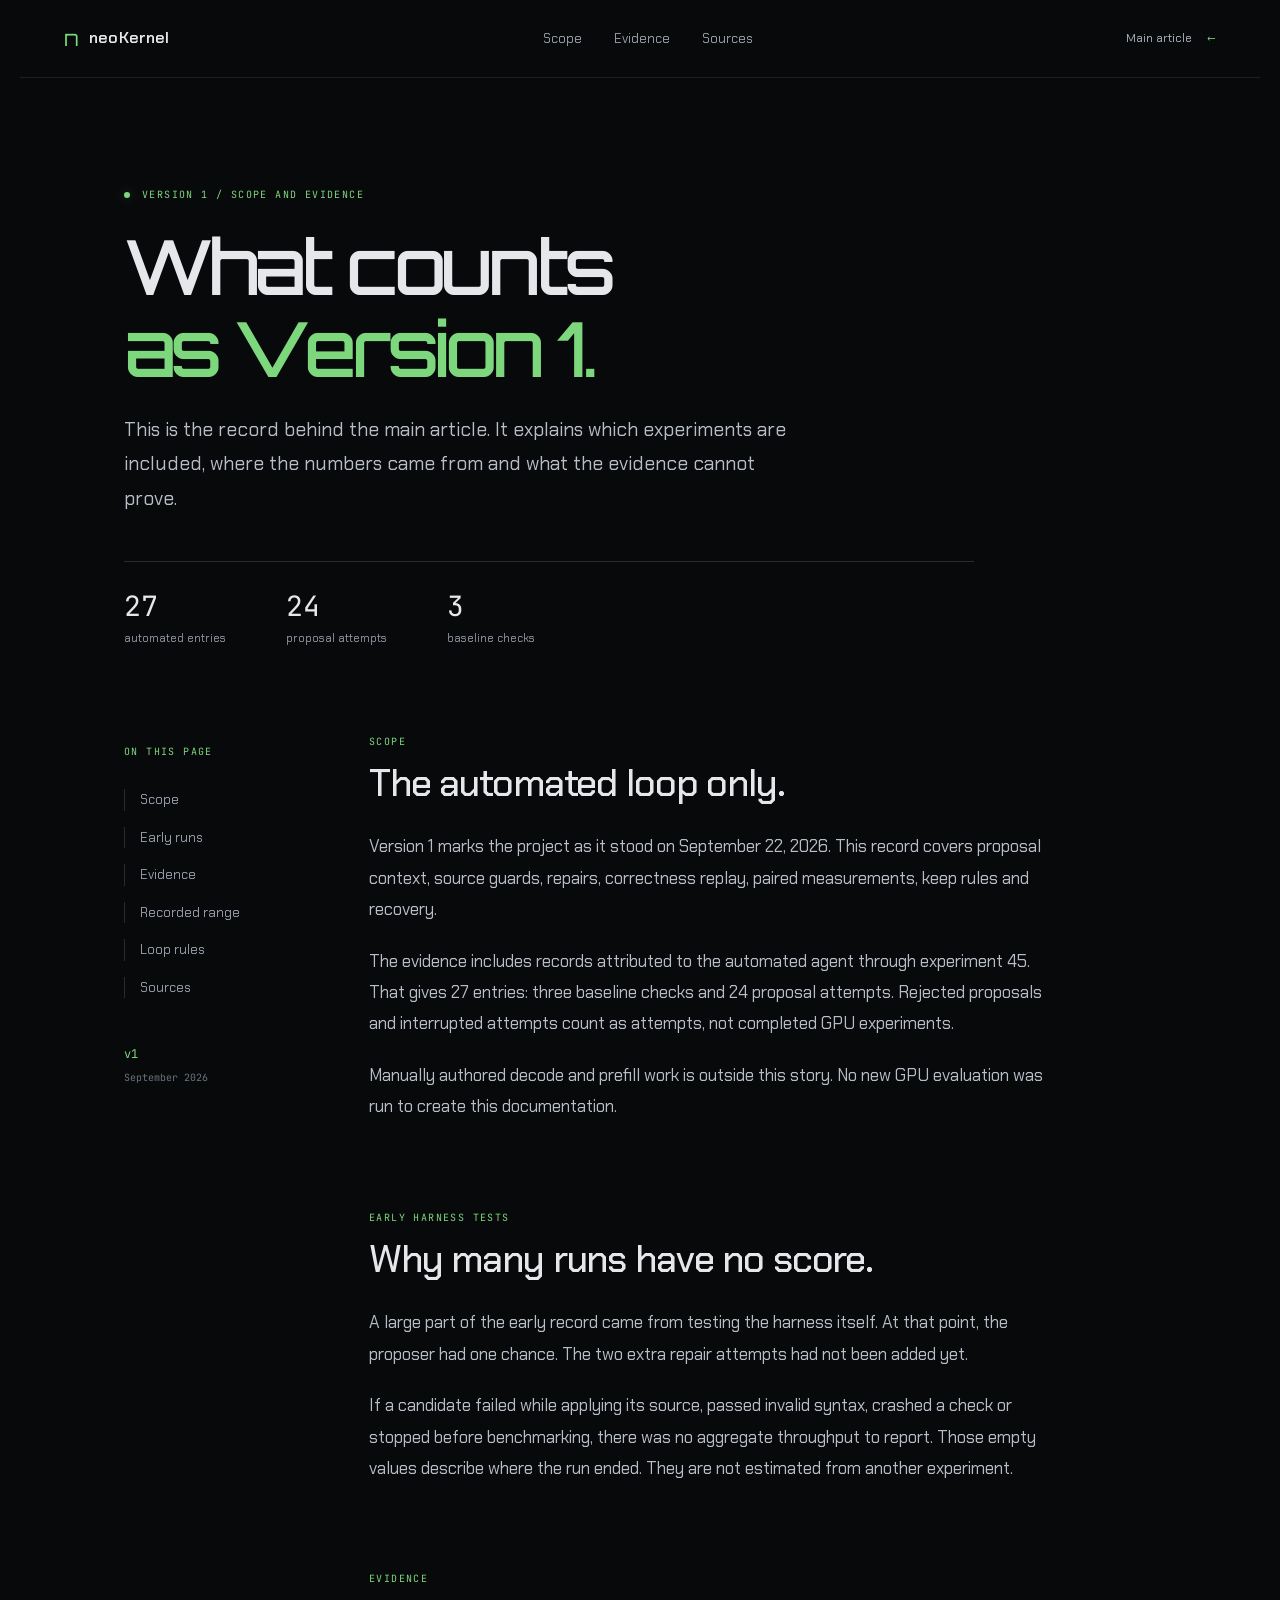
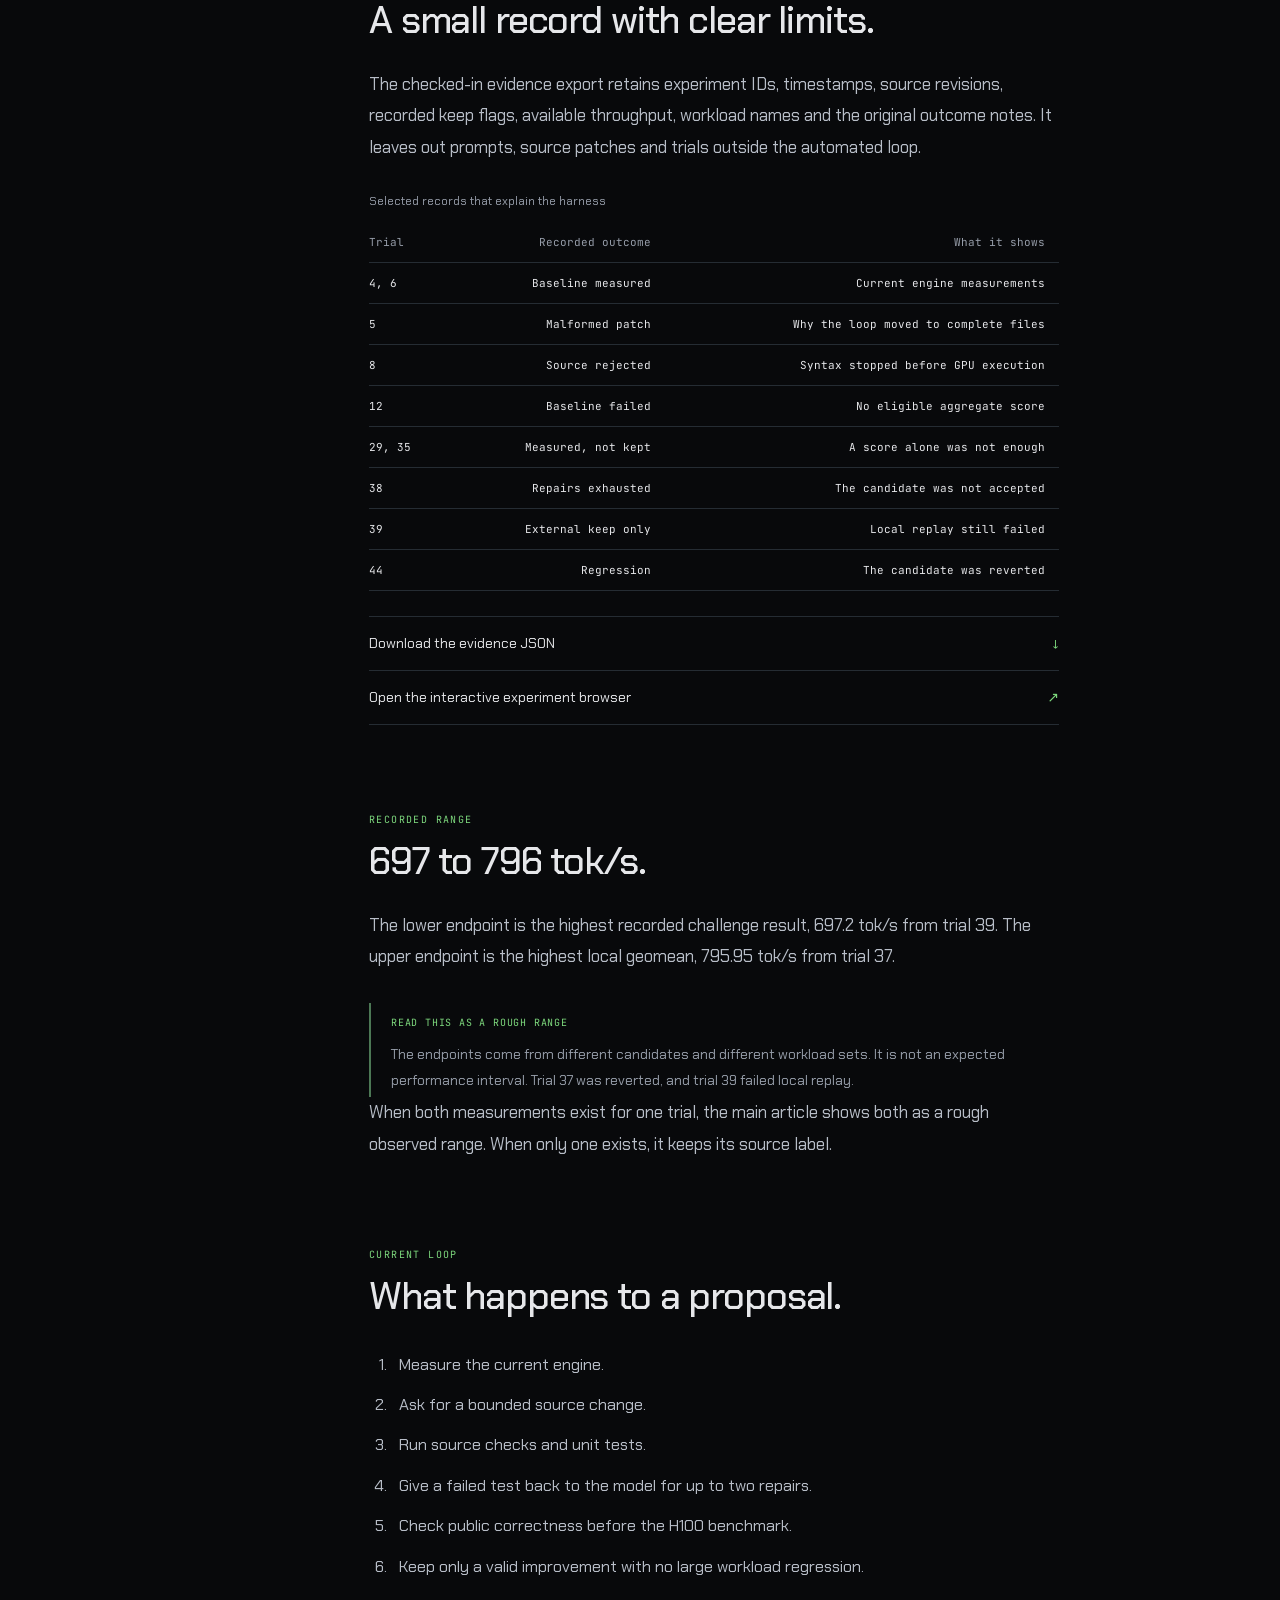
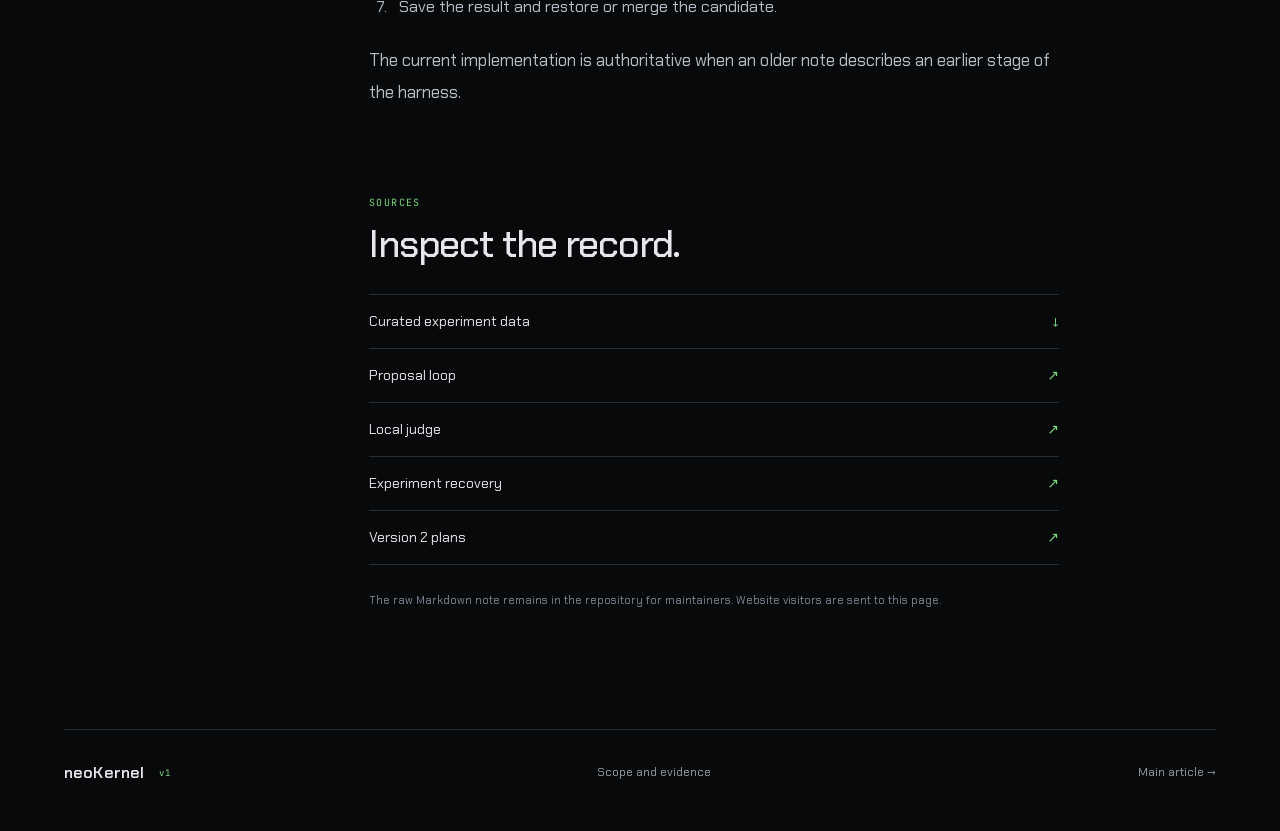
==== docs/v1.html @ 8ec6cbd8 "docs: style Version 1 evidence" ====
<!doctype html>
<html lang="en">
<head>
<meta charset="utf-8">
<meta name="viewport" content="width=device-width, initial-scale=1">
<meta name="description" content="Scope, evidence and provenance for neoKernel Version 1.">
<meta name="theme-color" content="#08090b">
<title>neoKernel · Version 1 evidence</title>
<link rel="icon" href="data:image/svg+xml,%3Csvg xmlns='http://www.w3.org/2000/svg' viewBox='0 0 32 32'%3E%3Crect width='32' height='32' rx='6' fill='%2308090b'/%3E%3Cpath d='M7 24V8h5l8 11V8h5v16h-5L12 13v11z' fill='%237dd87d'/%3E%3C/svg%3E">
<link rel="preconnect" href="https://fonts.googleapis.com">
<link rel="preconnect" href="https://fonts.gstatic.com" crossorigin>
<link href="https://fonts.googleapis.com/css2?family=Chakra+Petch:wght@400;500;600;700&family=JetBrains+Mono:wght@400;500&family=Orbitron:wght@500;600&display=swap" rel="stylesheet">
<link rel="stylesheet" href="style.css">
</head>
<body>
<a class="skip" href="#scope">Skip to evidence</a>
<header class="site-header">
<a class="wordmark" href="index.html"><span class="brand-icon" aria-hidden="true">n</span> neoKernel</a>
<nav aria-label="Evidence navigation"><a href="#scope">Scope</a><a href="#evidence">Evidence</a><a href="#sources">Sources</a></nav>
<a class="author" href="index.html">Main article <span aria-hidden="true">←</span></a>
</header>
<main class="evidence-page">
<header class="evidence-hero">
<div class="eyebrow"><span class="status-dot"></span> VERSION 1 / SCOPE AND EVIDENCE</div>
<h1>What counts<br><span>as Version 1.</span></h1>
<p>This is the record behind the main article. It explains which experiments are included, where the numbers came from and what the evidence cannot prove.</p>
<div class="evidence-meta"><span>27 <small>automated entries</small></span><span>24 <small>proposal attempts</small></span><span>3 <small>baseline checks</small></span></div>
</header>
<div class="article-layout evidence-layout">
<aside class="contents"><span class="eyebrow">ON THIS PAGE</span><nav aria-label="Page sections"><a href="#scope">Scope</a><a href="#early-runs">Early runs</a><a href="#evidence">Evidence</a><a href="#range">Recorded range</a><a href="#loop">Loop rules</a><a href="#sources">Sources</a></nav><div class="version-note">v1<br><span>September 2026</span></div></aside>
<article>
<section id="scope" class="prose">
<div class="eyebrow">SCOPE</div><h2>The automated loop only.</h2>
<p>Version 1 marks the project as it stood on September 22, 2026. This record covers proposal context, source guards, repairs, correctness replay, paired measurements, keep rules and recovery.</p>
<p>The evidence includes records attributed to the automated agent through experiment 45. That gives 27 entries: three baseline checks and 24 proposal attempts. Rejected proposals and interrupted attempts count as attempts, not completed GPU experiments.</p>
<p>Manually authored decode and prefill work is outside this story. No new GPU evaluation was run to create this documentation.</p>
</section>
<section id="early-runs" class="prose">
<div class="eyebrow">EARLY HARNESS TESTS</div><h2>Why many runs have no score.</h2>
<p>A large part of the early record came from testing the harness itself. At that point, the proposer had one chance. The two extra repair attempts had not been added yet.</p>
<p>If a candidate failed while applying its source, passed invalid syntax, crashed a check or stopped before benchmarking, there was no aggregate throughput to report. Those empty values describe where the run ended. They are not estimated from another experiment.</p>
</section>
<section id="evidence" class="prose">
<div class="eyebrow">EVIDENCE</div><h2>A small record with clear limits.</h2>
<p>The checked-in evidence export retains experiment IDs, timestamps, source revisions, recorded keep flags, available throughput, workload names and the original outcome notes. It leaves out prompts, source patches and trials outside the automated loop.</p>
<div class="table-wrap"><table><caption>Selected records that explain the harness</caption><thead><tr><th>Trial</th><th>Recorded outcome</th><th>What it shows</th></tr></thead><tbody>
<tr><td>4, 6</td><td>Baseline measured</td><td>Current engine measurements</td></tr>
<tr><td>5</td><td>Malformed patch</td><td>Why the loop moved to complete files</td></tr>
<tr><td>8</td><td>Source rejected</td><td>Syntax stopped before GPU execution</td></tr>
<tr><td>12</td><td>Baseline failed</td><td>No eligible aggregate score</td></tr>
<tr><td>29, 35</td><td>Measured, not kept</td><td>A score alone was not enough</td></tr>
<tr><td>38</td><td>Repairs exhausted</td><td>The candidate was not accepted</td></tr>
<tr><td>39</td><td>External keep only</td><td>Local replay still failed</td></tr>
<tr><td>44</td><td>Regression</td><td>The candidate was reverted</td></tr>
</tbody></table></div>
<div class="source-links"><a href="v1-evidence.json">Download the evidence JSON <span>↓</span></a><a href="index.html#evidence">Open the interactive experiment browser <span>↗</span></a></div>
</section>
<section id="range" class="prose">
<div class="eyebrow">RECORDED RANGE</div><h2>697 to 796 tok/s.</h2>
<p>The lower endpoint is the highest recorded challenge result, 697.2 tok/s from trial 39. The upper endpoint is the highest local geomean, 795.95 tok/s from trial 37.</p>
<div class="scope-note"><span>Read this as a rough range</span><p>The endpoints come from different candidates and different workload sets. It is not an expected performance interval. Trial 37 was reverted, and trial 39 failed local replay.</p></div>
<p>When both measurements exist for one trial, the main article shows both as a rough observed range. When only one exists, it keeps its source label.</p>
</section>
<section id="loop" class="prose">
<div class="eyebrow">CURRENT LOOP</div><h2>What happens to a proposal.</h2>
<ol class="evidence-steps"><li>Measure the current engine.</li><li>Ask for a bounded source change.</li><li>Run source checks and unit tests.</li><li>Give a failed test back to the model for up to two repairs.</li><li>Check public correctness before the H100 benchmark.</li><li>Keep only a valid improvement with no large workload regression.</li><li>Save the result and restore or merge the candidate.</li></ol>
<p>The current implementation is authoritative when an older note describes an earlier stage of the harness.</p>
</section>
<section id="sources" class="prose">
<div class="eyebrow">SOURCES</div><h2>Inspect the record.</h2>
<div class="source-links"><a href="v1-evidence.json">Curated experiment data <span>↓</span></a><a href="https://github.com/cogniera/neoKernel/blob/aa662a35a155c333b7c8965061d38574db68cfaf/neokernel/loop.py">Proposal loop <span>↗</span></a><a href="https://github.com/cogniera/neoKernel/blob/aa662a35a155c333b7c8965061d38574db68cfaf/neokernel/judge.py">Local judge <span>↗</span></a><a href="https://github.com/cogniera/neoKernel/blob/aa662a35a155c333b7c8965061d38574db68cfaf/neokernel/transaction.py">Experiment recovery <span>↗</span></a><a href="index.html#future">Version 2 plans <span>↗</span></a></div>
<p class="source-line">The raw Markdown note remains in the repository for maintainers. Website visitors are sent to this page.</p>
</section>
</article>
</div>
</main>
<footer><a class="wordmark" href="index.html">neoKernel <span>v1</span></a><span>Scope and evidence</span><a href="index.html">Main article →</a></footer>
</body>
</html>
---- docs/style.css ----
:root{--bg:#08090b;--panel:#0f1317;--ink:#e6e7ea;--muted:#969da9;--line:#252c33;--green:#7dd87d;--cyan:#7de4d8;--amber:#dfb57e;--body:'Chakra Petch',system-ui,sans-serif;--mono:'JetBrains Mono',monospace;color-scheme:dark}

*{box-sizing:border-box}
html{scroll-behavior:smooth;scroll-padding-top:100px}
body{margin:0;background:var(--bg);color:var(--ink);font-family:var(--body);font-size:18px;line-height:1.65;-webkit-font-smoothing:antialiased}
a{color:inherit;text-decoration:none}
a:hover{color:var(--cyan)}
button,input,select{font:inherit}
button,select{color:var(--ink);background:transparent;border:1px solid var(--line);border-radius:4px}
button{cursor:pointer}
button:hover{border-color:var(--green)}
:focus-visible{outline:2px solid var(--cyan);outline-offset:5px}
::selection{background:#294b3a;color:white}
h1,h2,h3,p,figure{margin:0}
h2{font-size:clamp(29px,4vw,38px);line-height:1.25;font-weight:500;letter-spacing:-.03em;margin:12px 0 24px}
h3{font-size:22px;font-weight:500;line-height:1.4;margin:32px 0 12px}
p+p{margin-top:20px}
p{color:#b8bec8}
code,pre{font-family:var(--mono);font-size:12px}
code{color:var(--cyan);overflow-wrap:anywhere}
pre{overflow-x:auto;line-height:1.9;white-space:pre-wrap;overflow-wrap:anywhere}
.eyebrow{font:10px var(--mono);letter-spacing:.14em;color:var(--green)}
.skip{position:fixed;top:-70px;left:20px;background:var(--green);color:var(--bg);padding:10px;z-index:99}
.skip:focus{top:10px}
.site-header{height:78px;max-width:1240px;padding:0 44px;margin:auto;display:flex;align-items:center;justify-content:space-between;border-bottom:1px solid #1b2025;font-size:13px}
.wordmark{font-weight:600;display:flex;align-items:center;gap:10px;font-size:16px;letter-spacing:.01em}
.brand-icon{font:21px 'Orbitron',sans-serif;color:var(--green)}
.site-header nav{display:flex;gap:32px;color:var(--muted)}
.author{color:#acb4bf;font-size:12px}
.author span{margin-left:12px;color:var(--green)}
main{max-width:1240px;margin:auto;padding:0 44px}
.hero{display:grid;grid-template-columns:1fr 1.1fr;align-items:center;min-height:610px;gap:15px;padding-top:22px}
.hero-copy{padding:30px 0 50px;z-index:1}
.hero .eyebrow{display:flex;align-items:center;gap:12px;font-size:10px;letter-spacing:.1em}
.status-dot{width:6px;height:6px;background:var(--green);border-radius:50%;box-shadow:0 0 12px #7dd87d55}
.slash{color:#49545d;padding:0 6px}
h1{font:500 clamp(40px,5.4vw,68px) 'Orbitron',sans-serif;letter-spacing:.02em;margin:21px 0 28px;line-height:1.2}
.hero-line{font-size:clamp(24px,3vw,37px);line-height:1.25;letter-spacing:-.035em;color:var(--ink)}
.hero-line span{color:var(--green)}
.hero-summary{font-size:16px;line-height:1.7;margin-top:24px!important;color:var(--muted)}
.text-link{display:inline-flex;gap:50px;font-size:13px;border-bottom:1px solid #364237;padding-bottom:8px;margin-top:30px}
.text-link span{color:var(--green)}
.machine-figure{min-width:0;align-self:center}
.scene{height:422px;position:relative;perspective:950px;cursor:grab;touch-action:pan-y;overflow:hidden;isolation:isolate}
.scene:active{cursor:grabbing}
.scene-grid{position:absolute;inset:60% -20% -65%;background-image:linear-gradient(#253b342d 1px,transparent 1px),linear-gradient(90deg,#253b342d 1px,transparent 1px);background-size:28px 28px;transform:rotateX(65deg) rotateZ(-25deg);mask-image:radial-gradient(ellipse,black,transparent 65%)}
.machine{--spread:58;position:absolute;left:50%;top:59%;width:230px;height:230px;transform-style:preserve-3d;transform:translate(-50%,-50%) rotateX(58deg) rotateZ(-35deg);will-change:transform}
.board{position:absolute;inset:0;transform-style:preserve-3d;border:1px solid #547c6c;background:#101c19e8;box-shadow:3px 3px 0 #294037,6px 6px 0 #152a23;transition:background .3s,border-color .3s;backface-visibility:visible}
.board::before,.board::after{content:'';position:absolute;width:6px;height:6px;border:1px solid #5a746b;border-radius:50%;top:9px;left:9px}
.board::after{top:auto;left:auto;bottom:9px;right:9px}
.board-base{transform:translateZ(-32px);background:#101c18}
.board-engine{transform:translateZ(calc(8px + var(--spread)*.45px));background:#15242be8;border-color:#466e7c}
.board-judge{transform:translateZ(calc(20px + var(--spread)*1.05px));background:#172823e6}
.board-proposal{transform:translateZ(calc(32px + var(--spread)*1.65px));background:#1c2926e6;border-color:var(--green);box-shadow:3px 3px 0 #344b3f,6px 6px 0 #1a3026,0 0 35px #7dd87d0d}
.board-label{position:absolute;top:15px;left:23px;font:8px var(--mono);letter-spacing:1px;color:#b2c9bb}
.board-corner{position:absolute;bottom:21px;right:19px;font:25px var(--mono);color:var(--green)}
.socket{position:absolute;inset:57px;border:1px solid #43654c;padding:8px;background:repeating-linear-gradient(90deg,#3e5b3d 0 2px,#0e1711 2px 7px)}
.chip{height:100%;background:#121c16;border:1px solid #678564;display:flex;align-items:center;justify-content:center;flex-direction:column;font:27px 'Orbitron',sans-serif;color:var(--green);box-shadow:3px 3px #070c09}
.chip span{font:5px var(--mono);letter-spacing:1px;margin-top:10px}
.trace{position:absolute;border:1px solid #567c653d;width:70px;height:60px;pointer-events:none}
.trace-a{left:20px;bottom:15px;border-top:0;border-right:0}
.trace-b{right:20px;top:40px;border-left:0;border-bottom:0}
.bank{position:absolute;width:23px;height:110px;top:64px;background:repeating-linear-gradient(#283a2f 0 20px,#0f1813 20px 27px);border:1px solid #365140}
.bank-a{left:18px}
.bank-b{right:18px}
.pins{position:absolute;bottom:-8px;left:55px;width:120px;height:9px;background:repeating-linear-gradient(90deg,#9c976d 0 4px,transparent 4px 8px)}
.cell-grid,.check-grid{position:absolute;inset:57px 32px 32px;background-image:linear-gradient(#75bcce55 1px,transparent 1px),linear-gradient(90deg,#75bcce55 1px,transparent 1px);background-size:27px 27px}
.check-grid{inset:57px 41px 36px;background-image:radial-gradient(circle,#7dd87d99 2px,transparent 3px);background-size:24px 24px}
.code-lines{position:absolute;inset:55px 33px;display:flex;flex-direction:column;gap:12px}
.code-lines i{display:block;height:4px;background:#7dd87d66;width:90%}
.code-lines i:nth-child(2){width:65%;margin-left:18px;background:#7de4d866}
.code-lines i:nth-child(3){width:78%;margin-left:18px}
.code-lines i:nth-child(4){width:50%;margin-left:18px;background:#7de4d866}
.code-lines i:last-child{width:32%}
.scene-coordinate,.drag-hint{position:absolute;bottom:8px;font:8px var(--mono);letter-spacing:1px;color:#727e87}
.scene-coordinate{left:20px}
.drag-hint{right:15px}
.scene-controls{display:flex;align-items:center;gap:15px;margin:10px 18px 0;font:10px var(--mono);color:var(--muted)}
input[type=range]{accent-color:var(--green);cursor:pointer;min-width:40px}
.scene-controls input{flex:1;width:80px}
.scene-controls button{font-size:10px;padding:5px 9px}
.machine-figure figcaption{font-size:11px;color:#747e8a;margin:13px 18px 30px}
.project-strip{display:flex;justify-content:space-between;gap:20px;padding:22px 0;border-block:1px solid var(--line);font:11px var(--mono)}
.project-strip span{display:flex;flex-direction:column;gap:6px}
.project-strip small{font:11px var(--body);color:var(--muted)}
.article-layout{display:grid;grid-template-columns:180px minmax(0,1fr);gap:65px;margin-top:95px}
.contents{position:sticky;top:35px;align-self:start}
.contents nav{display:flex;flex-direction:column;gap:16px;margin-top:25px;font-size:13px;color:var(--muted)}
.contents nav a{border-left:1px solid var(--line);padding-left:15px;transition:color .2s}
.contents nav a.active{border-color:var(--green);color:var(--green)}
.version-note{font:12px var(--mono);margin-top:48px;color:var(--green)}
.version-note span{font-size:10px;color:#6b7480;display:block;margin-top:9px}
article{min-width:0;padding-bottom:30px}
article section{margin-bottom:88px}
.prose{max-width:690px}
.prose p{font-size:17px;line-height:1.85}
.prose a:not(.source-links a){color:var(--cyan);text-decoration:underline;text-decoration-color:#7de4d83b;text-underline-offset:4px}
.scope-note{margin-top:30px;border-left:2px solid #4c7855;padding:3px 0 3px 20px}
.scope-note>span{font:10px var(--mono);color:var(--green);text-transform:uppercase;letter-spacing:.08em}
.scope-note p{font-size:14px;margin-top:7px;color:var(--muted)}
.interactive{border:1px solid var(--line);border-radius:7px;margin:30px 0;background:var(--panel);overflow:hidden}
.lab-header{display:flex;align-items:center;justify-content:space-between;gap:15px;padding:16px 22px;border-bottom:1px solid var(--line);font:10px var(--mono);letter-spacing:.04em;color:#a3afba}
.lab-header button{padding:6px 10px;font:10px var(--mono);white-space:nowrap}
.loop-stages{display:flex;align-items:center;justify-content:space-between;padding:27px 22px;gap:6px}
.loop-stages button{display:flex;flex-direction:column;align-items:flex-start;padding:10px 12px;min-width:76px;font-size:14px;border-color:transparent}
.loop-stages button span{font:9px var(--mono);color:var(--muted);margin-bottom:6px}
.loop-stages button[aria-pressed=true]{border-color:#476549;background:#7dd87d0c;color:var(--green)}
.connector{color:#3d4c49;font-size:13px}
.stage-detail{display:grid;grid-template-columns:1.4fr 1fr;gap:25px;padding:14px 28px 28px;min-height:225px}
.step-tag{font:9px var(--mono);color:var(--green)}
.stage-detail h3{font-size:21px;margin:10px 0}
.stage-detail p{font-size:14px;line-height:1.8;color:var(--muted)}
.stage-detail pre{font-size:10px;line-height:1.9;margin:0;border-left:1px solid var(--line);padding-left:25px;color:var(--cyan);align-self:center}
.loop-return{padding:11px 22px;background:#7dd87d05;border-top:1px solid var(--line);color:#8c9d94;font-size:11px}
.loop-return span{margin-right:10px;color:var(--green)}
.prose .source-line{font-size:11px;margin-top:23px;color:#808c99}
.judge-lab{padding-bottom:20px}
.muted{color:#74808a;font-size:9px;letter-spacing:0}
.logit-row{display:grid;grid-template-columns:115px 1fr 38px;gap:20px;align-items:center;margin:25px 28px;font:11px var(--mono)}
.logit-track{position:relative;height:24px;background:#1d252b}
.logit-fill{height:100%;transition:width .15s,background .15s}
.native{width:100%;background:#576e75}
.candidate{width:85%;background:var(--green)}
.threshold{position:absolute;left:80%;top:-5px;bottom:-5px;border-left:1px dashed var(--amber)}
.judge-controls{display:grid;grid-template-columns:160px 1fr 110px;gap:18px;align-items:center;padding:18px 28px 10px;font:10px var(--mono)}
.judge-controls label output{display:block;color:var(--ink);font-size:21px;margin-top:10px}
.judge-controls input{width:100%}
.verdict{color:var(--green);font-size:20px}
.verdict span{display:block;color:var(--muted);font-size:10px;margin-top:6px}
.verdict.fail{color:var(--amber)}
.lab-caption{padding:12px 28px 0;font-size:11px;color:#89949e}
.evidence-summary{display:flex;gap:50px;margin:30px 0}
.evidence-summary>div{display:flex;flex-direction:column}
.evidence-summary strong{font:32px var(--mono);color:var(--ink);font-weight:400}
.evidence-summary span{font-size:12px;color:var(--muted);margin-top:8px}
.lab-header select{font:10px var(--mono);padding:7px 10px;max-width:180px;background:var(--panel)}
.trial-list{display:flex;flex-wrap:wrap;gap:8px;padding:22px}
.trial-list button{font:10px var(--mono);padding:9px;min-width:42px;color:var(--muted)}
.trial-list button[aria-pressed=true]{color:var(--green);border-color:var(--green);background:#7dd87d0d}
.trial-list button[data-kind=baseline]{border-style:dashed}
.trial-list button[data-kind=review]{color:var(--amber)}
.trial-detail{margin:0 22px 22px;padding:22px;border:1px solid #2b353d;border-radius:4px;min-height:226px}
.trial-heading{display:flex;align-items:center;justify-content:space-between;gap:15px}
.trial-heading h3{font-size:20px;margin:0}
.badge{font:9px var(--mono);border:1px solid #4a4b3d;color:var(--amber);padding:4px 7px;white-space:nowrap}
.trial-detail p{font-size:14px;line-height:1.8;margin-top:16px}
.trial-metrics{display:flex;gap:35px;margin-top:22px;font:10px var(--mono);color:var(--muted)}
.trial-metrics strong{display:block;font-size:18px;font-weight:400;color:var(--ink);margin-top:6px}
.record-footer{display:flex;justify-content:space-between;gap:15px;border-top:1px solid var(--line);padding:14px 22px;font:9px var(--mono);color:var(--muted)}
.record-footer a{color:var(--cyan)}
.rules{border-block:1px solid var(--line);margin:30px 0}
.rules>div{display:flex;justify-content:space-between;gap:15px;padding:14px 0;border-bottom:1px solid #1d242a;font-size:14px}
.rules>div:last-child{border:0}
.rules span{color:var(--muted)}
.rules strong{font:12px var(--mono);align-self:center;font-weight:400;color:var(--green)}
.table-wrap{overflow:auto;margin-top:30px}
table{width:100%;border-collapse:collapse;font:11px var(--mono)}
caption{text-align:left;color:var(--muted);font:12px var(--body);margin-bottom:13px}
th,td{padding:13px 14px;border-bottom:1px solid var(--line);text-align:right}
th:first-child,td:first-child{text-align:left;padding-left:0}
th{font-weight:400;color:var(--muted)}
.code-block{margin:25px 0;border:1px solid var(--line);border-radius:5px;background:var(--panel)}
.code-header{padding:12px 18px;border-bottom:1px solid var(--line);display:flex;align-items:center;justify-content:space-between;font:9px var(--mono);color:var(--muted)}
.copy-button{font:10px var(--mono);padding:4px 10px}
.code-block pre{padding:20px;margin:0;color:var(--cyan);font-size:11px}
.prose .small-note{font-size:12px;color:var(--muted)}
.source-links{margin:25px 0;border-top:1px solid var(--line)}
.source-links a{display:flex;justify-content:space-between;border-bottom:1px solid var(--line);padding:15px 0;font-size:14px}
.source-links span{color:var(--green)}
.prose .credits{font-size:12px;color:#77828f;margin-top:30px}
footer{max-width:1152px;margin:auto;padding:30px 0 45px;border-top:1px solid var(--line);display:flex;align-items:center;justify-content:space-between;font-size:12px;color:var(--muted)}
footer .wordmark{color:var(--ink)}
footer .wordmark span{font:9px var(--mono);color:var(--green);margin-left:5px}

@media(min-width:1500px){.hero{min-height:660px}
.scene{height:465px}
.machine{width:255px;height:255px}
}

@media(max-width:1050px){.article-layout{gap:35px;grid-template-columns:140px minmax(0,1fr)}
.loop-stages{padding-inline:12px;gap:2px}
.loop-stages button{min-width:60px;padding:8px}
.stage-detail{gap:18px;padding-inline:20px}
.scene{height:390px}
.machine{width:200px;height:200px}
.code-lines{inset:48px 28px}
.hero{min-height:580px}
.site-header,main{padding-inline:30px}
footer{margin-inline:30px}
.judge-controls{grid-template-columns:125px 1fr 90px}
}

@media(max-width:760px){html{scroll-padding-top:30px}
.site-header{height:66px;padding-inline:22px}
.site-header nav{gap:18px;font-size:12px}
.author{display:none}
main{padding:0 22px}
.hero{grid-template-columns:1fr;gap:0;padding-top:28px;min-height:auto}
.hero-copy{padding:20px 0 0}
h1{font-size:54px;margin:20px 0}
.hero-line{font-size:32px}
.hero-summary{font-size:15px}
.scene{height:340px;margin-top:8px}
.machine{top:61%;width:205px;height:205px}
.scene-controls{margin-inline:0}
.machine-figure figcaption{margin-inline:0;margin-bottom:30px}
.project-strip{display:grid;grid-template-columns:1fr 1fr;gap:22px;padding:23px 0}
.article-layout{grid-template-columns:1fr;margin-top:60px}
.contents{display:none}
.prose{max-width:none}
.prose p{font-size:16px}
article section{margin-bottom:65px}
.hero .eyebrow{font-size:9px}
h2{font-size:30px}
.loop-stages{padding:20px 12px;gap:3px}
.loop-stages button{min-width:0;font-size:12px;padding:8px}
.connector{font-size:11px}
.stage-detail{grid-template-columns:1fr;min-height:340px}
.stage-detail pre{border-left:0;border-top:1px solid var(--line);padding:14px 0 0}
.lab-header{padding:14px 16px;font-size:9px}
.loop-return{font-size:10px;padding:12px 16px}
.logit-row{grid-template-columns:90px 1fr 30px;gap:12px;margin:24px 16px;font-size:9px}
.judge-controls{grid-template-columns:1fr 100px;padding:8px 16px;gap:10px}
.judge-controls label{grid-column:1/-1}
.judge-controls label output{display:inline;margin-left:15px;font-size:16px}
.judge-controls input{width:100%}
.lab-caption{padding-inline:16px;font-size:10px}
.evidence-summary{gap:27px}
.evidence-summary strong{font-size:27px}
.evidence-summary span{font-size:10px}
.trial-list{gap:6px;padding:16px}
.trial-list button{padding:8px;min-width:39px}
.trial-detail{padding:16px;margin:0 16px 16px}
.trial-heading{align-items:flex-start;flex-direction:column;gap:8px}
.trial-metrics{gap:25px}
.trial-metrics strong{font-size:15px}
.trial-detail p{font-size:13px}
.record-footer{font-size:8px;padding:13px 16px}
.rules>div{font-size:12px}
.rules strong{font-size:10px}
footer{margin-inline:22px;flex-wrap:wrap;gap:25px;font-size:10px}
footer .wordmark{font-size:14px}
.desktop-break{display:none}
}

@media(max-width:420px){.loop-stages{display:grid;grid-template-columns:repeat(5,minmax(0,1fr));gap:4px;padding:18px 12px}.loop-stages .connector{display:none}.loop-stages button{font-size:11px;padding:8px 3px}.hero h1{font-size:clamp(40px,13.8vw,54px)}}
@media(prefers-reduced-motion:reduce){html{scroll-behavior:auto}
*,*::before,*::after{animation:none!important;transition:none!important}
}


.peak-summary{margin:28px 0;padding:24px;border-left:2px solid var(--green);background:var(--panel)}
.peak-summary>strong{display:block;margin:12px 0;font:clamp(23px,4vw,34px) var(--mono);font-weight:400;color:var(--green)}
.peak-summary p{font-size:12px;line-height:1.8;margin-top:10px;color:var(--muted)}
.trial-metrics{flex-wrap:wrap;row-gap:20px}
.trial-detail .metric-source{font-size:11px;color:var(--muted)}
.evidence-page{max-width:1120px}.evidence-hero{max-width:850px;padding:110px 0 80px}.evidence-hero .eyebrow{display:flex;align-items:center;gap:12px}.evidence-hero h1{font:500 clamp(45px,7vw,76px)/1.08 'Orbitron',sans-serif;letter-spacing:-.065em;margin:24px 0}.evidence-hero h1 span{color:var(--green)}.evidence-hero>p{max-width:670px;font-size:19px;line-height:1.8}.evidence-meta{display:flex;gap:60px;margin-top:45px;padding-top:25px;border-top:1px solid var(--line)}.evidence-meta span{font:28px var(--mono);color:var(--ink)}.evidence-meta small{display:block;margin-top:7px;font:11px var(--body);color:var(--muted)}.evidence-layout{margin-top:10px}.evidence-steps{padding-left:22px;color:#b8bec8}.evidence-steps li{padding:7px 0 7px 8px;font-size:16px}.evidence-page td:nth-child(2){white-space:nowrap}
@media(max-width:760px){.evidence-page{padding:0 22px}.evidence-hero{padding:75px 0 55px}.evidence-hero h1{font-size:42px}.evidence-hero>p{font-size:16px}.evidence-meta{gap:24px;justify-content:space-between}.evidence-meta span{font-size:22px}.evidence-meta small{font-size:9px}.evidence-page td:nth-child(2){white-space:normal}}

.prose .roadmap-link{font-size:13px;color:var(--muted);margin-top:20px;padding-left:16px;border-left:2px solid var(--line)}
#future h3{scroll-margin-top:35px}
.source-links a{gap:18px}.source-links a span{flex-shrink:0}
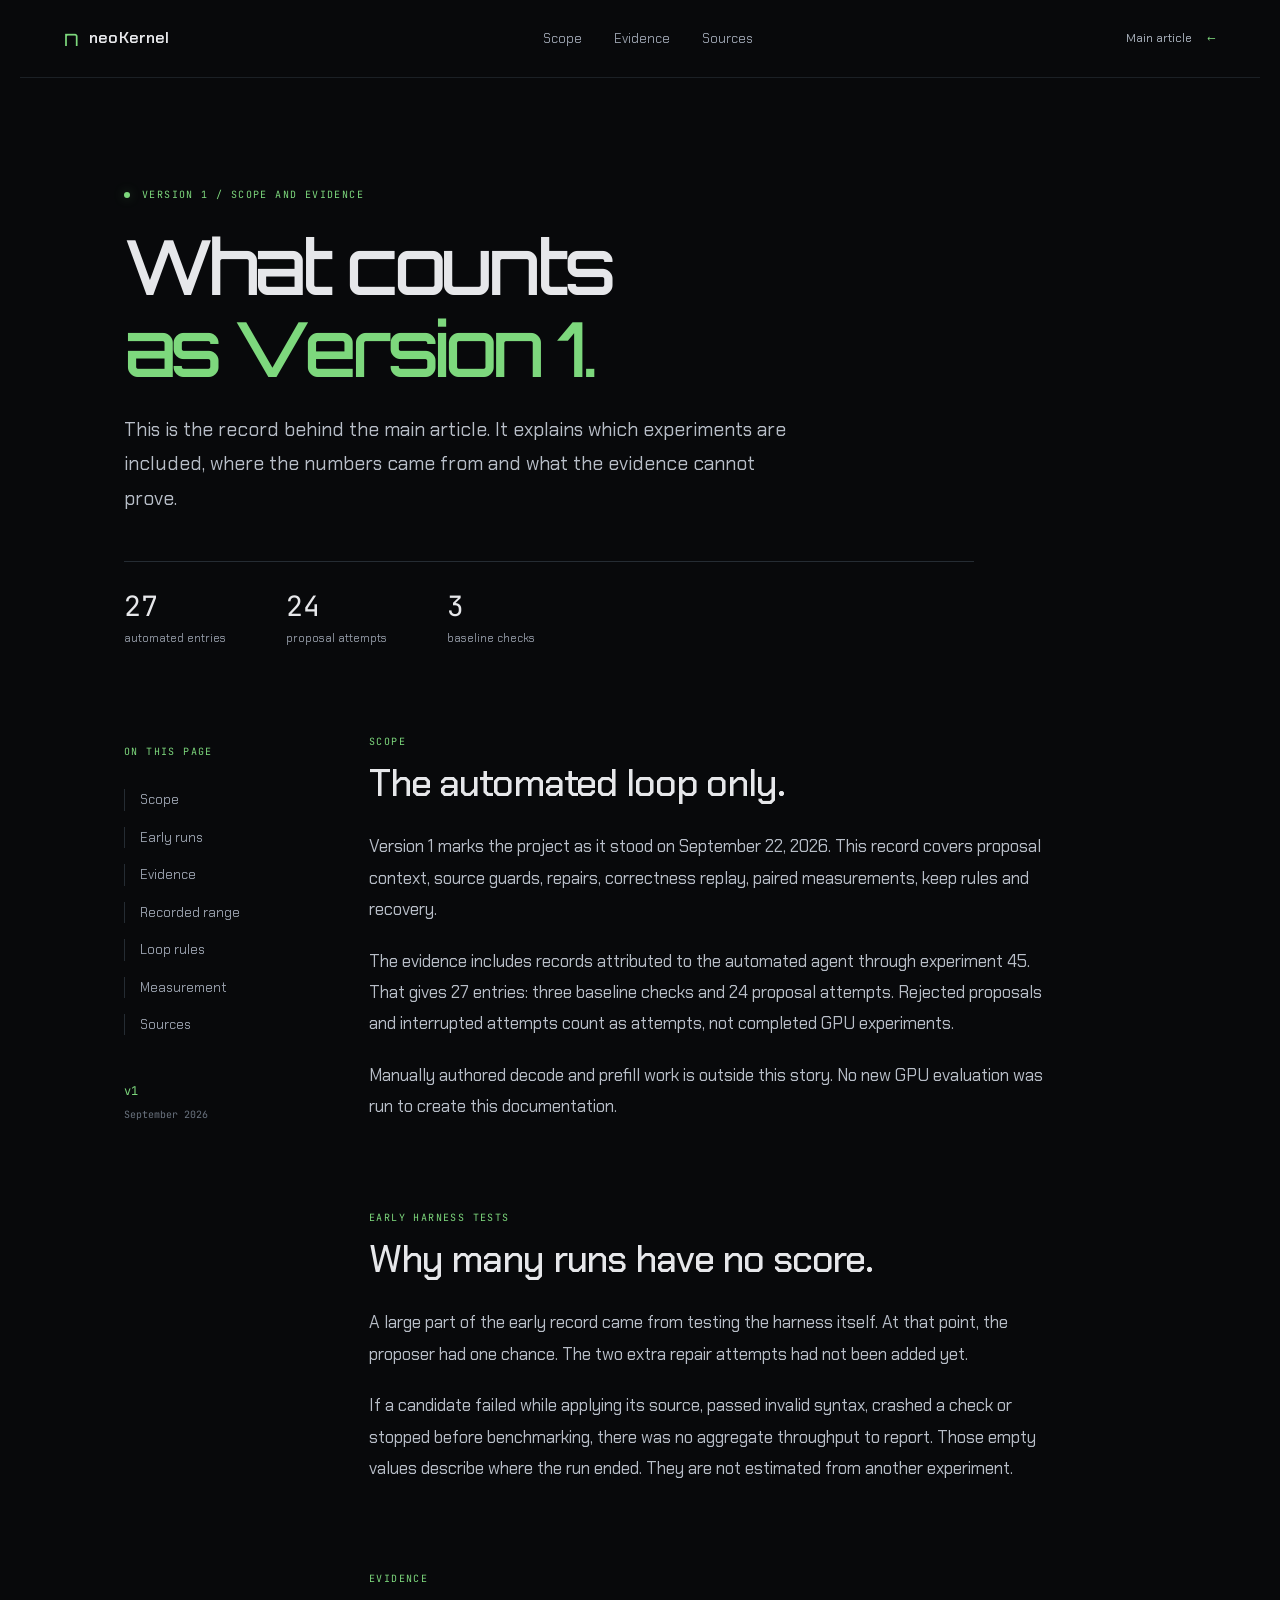
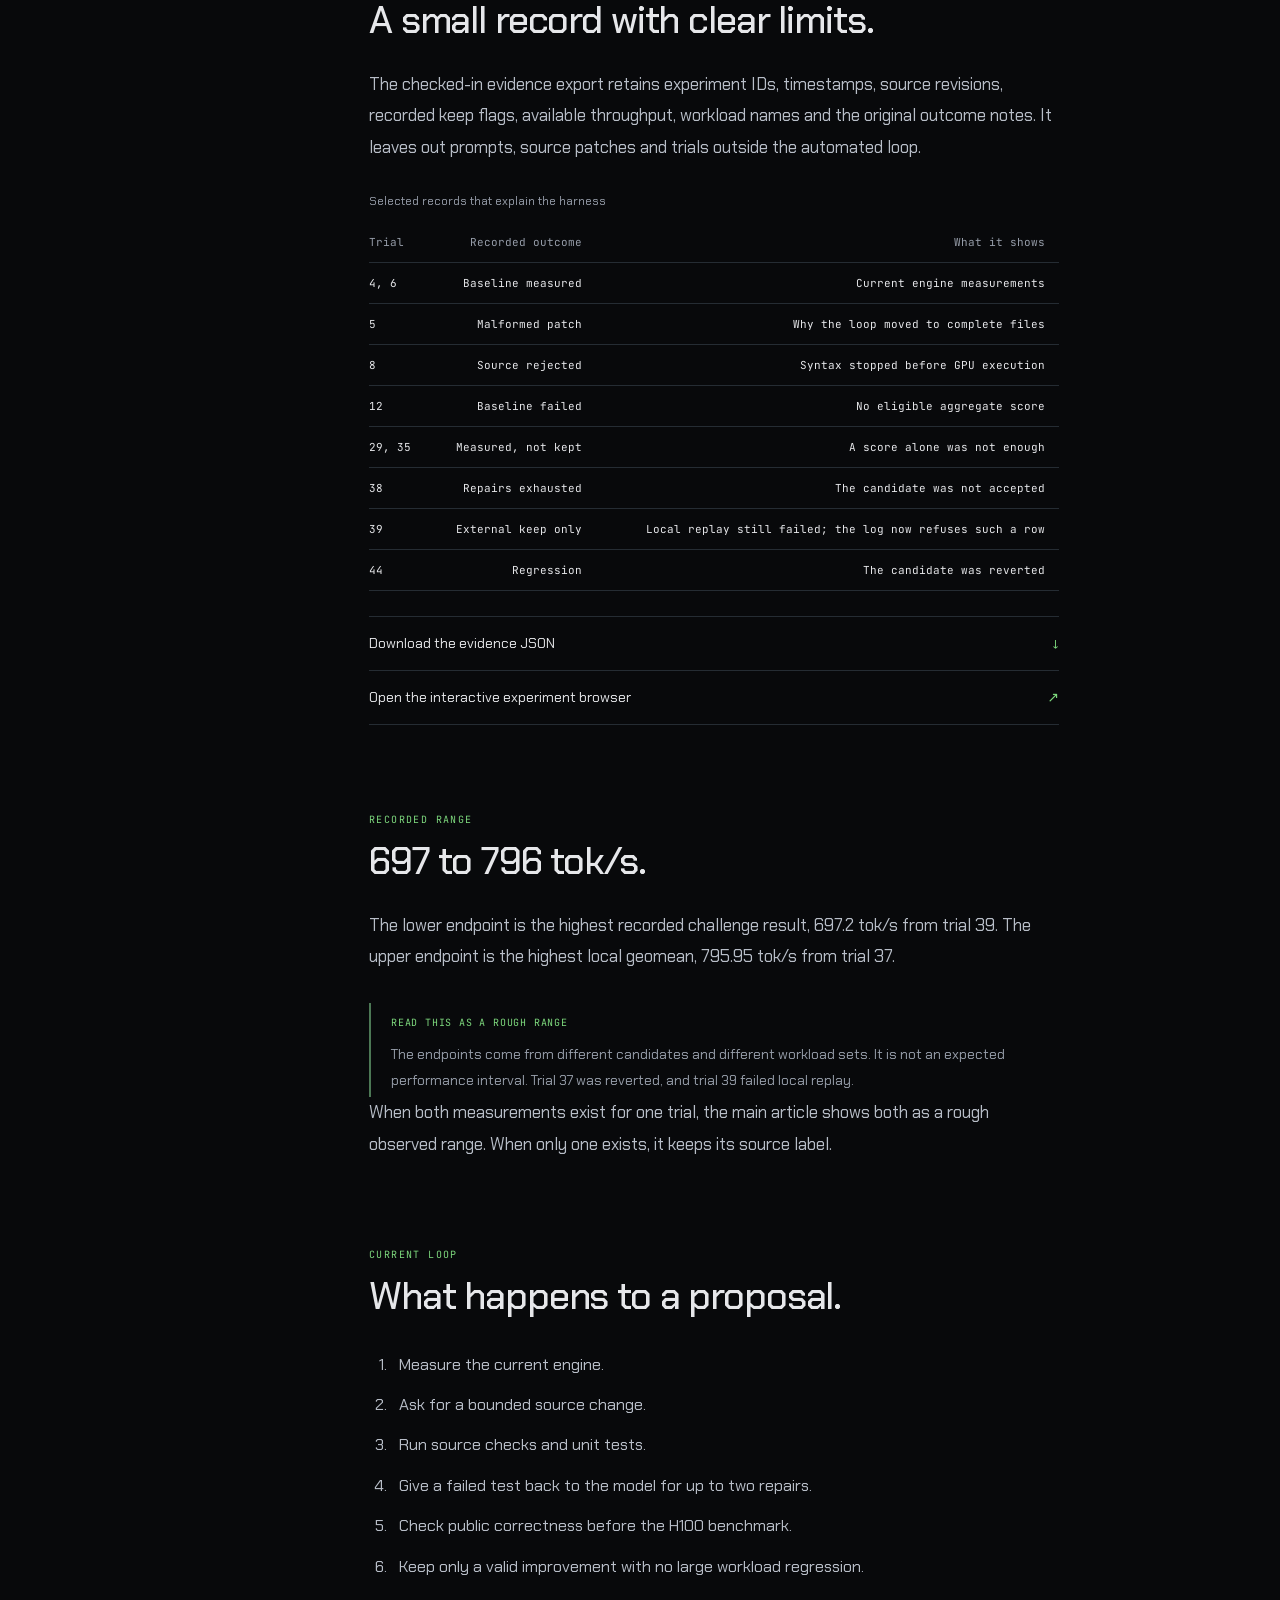
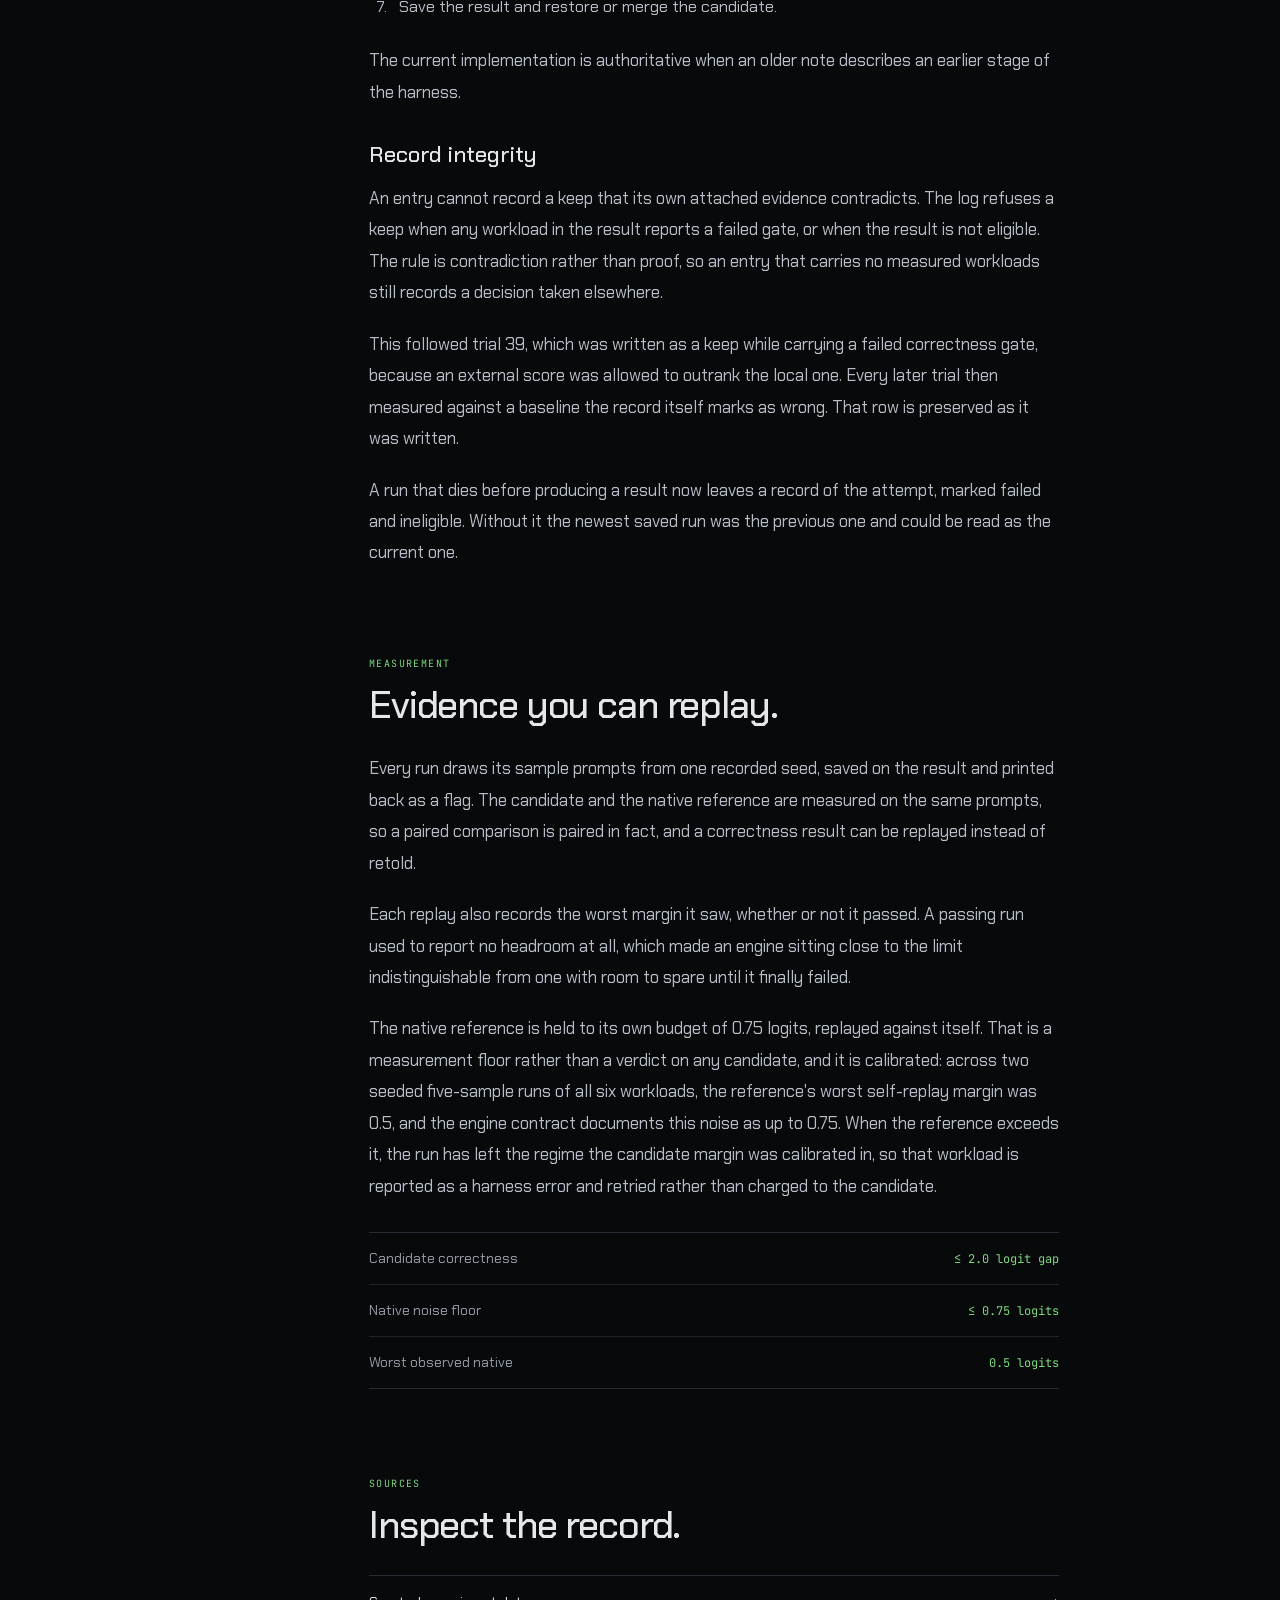
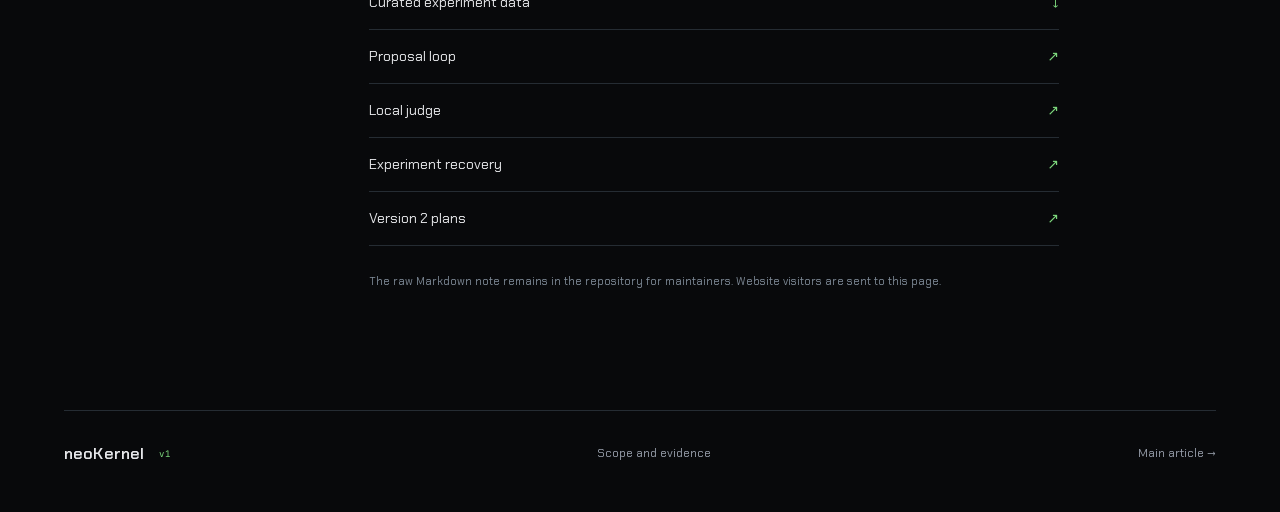
==== commit a2983cba: "docs: site carries the V1 harness detail" ====
--- a/docs/v1.html
+++ b/docs/v1.html
@@ -27,7 +27,7 @@
 <div class="evidence-meta"><span>27 <small>automated entries</small></span><span>24 <small>proposal attempts</small></span><span>3 <small>baseline checks</small></span></div>
 </header>
 <div class="article-layout evidence-layout">
-<aside class="contents"><span class="eyebrow">ON THIS PAGE</span><nav aria-label="Page sections"><a href="#scope">Scope</a><a href="#early-runs">Early runs</a><a href="#evidence">Evidence</a><a href="#range">Recorded range</a><a href="#loop">Loop rules</a><a href="#sources">Sources</a></nav><div class="version-note">v1<br><span>September 2026</span></div></aside>
+<aside class="contents"><span class="eyebrow">ON THIS PAGE</span><nav aria-label="Page sections"><a href="#scope">Scope</a><a href="#early-runs">Early runs</a><a href="#evidence">Evidence</a><a href="#range">Recorded range</a><a href="#loop">Loop rules</a><a href="#measurement">Measurement</a><a href="#sources">Sources</a></nav><div class="version-note">v1<br><span>September 2026</span></div></aside>
 <article>
 <section id="scope" class="prose">
 <div class="eyebrow">SCOPE</div><h2>The automated loop only.</h2>
@@ -50,7 +50,7 @@
 <tr><td>12</td><td>Baseline failed</td><td>No eligible aggregate score</td></tr>
 <tr><td>29, 35</td><td>Measured, not kept</td><td>A score alone was not enough</td></tr>
 <tr><td>38</td><td>Repairs exhausted</td><td>The candidate was not accepted</td></tr>
-<tr><td>39</td><td>External keep only</td><td>Local replay still failed</td></tr>
+<tr><td>39</td><td>External keep only</td><td>Local replay still failed; the log now refuses such a row</td></tr>
 <tr><td>44</td><td>Regression</td><td>The candidate was reverted</td></tr>
 </tbody></table></div>
 <div class="source-links"><a href="v1-evidence.json">Download the evidence JSON <span>↓</span></a><a href="index.html#evidence">Open the interactive experiment browser <span>↗</span></a></div>
@@ -65,6 +65,17 @@
 <div class="eyebrow">CURRENT LOOP</div><h2>What happens to a proposal.</h2>
 <ol class="evidence-steps"><li>Measure the current engine.</li><li>Ask for a bounded source change.</li><li>Run source checks and unit tests.</li><li>Give a failed test back to the model for up to two repairs.</li><li>Check public correctness before the H100 benchmark.</li><li>Keep only a valid improvement with no large workload regression.</li><li>Save the result and restore or merge the candidate.</li></ol>
 <p>The current implementation is authoritative when an older note describes an earlier stage of the harness.</p>
+<h3>Record integrity</h3>
+<p>An entry cannot record a keep that its own attached evidence contradicts. The log refuses a keep when any workload in the result reports a failed gate, or when the result is not eligible. The rule is contradiction rather than proof, so an entry that carries no measured workloads still records a decision taken elsewhere.</p>
+<p>This followed trial 39, which was written as a keep while carrying a failed correctness gate, because an external score was allowed to outrank the local one. Every later trial then measured against a baseline the record itself marks as wrong. That row is preserved as it was written.</p>
+<p>A run that dies before producing a result now leaves a record of the attempt, marked failed and ineligible. Without it the newest saved run was the previous one and could be read as the current one.</p>
+</section>
+<section id="measurement" class="prose">
+<div class="eyebrow">MEASUREMENT</div><h2>Evidence you can replay.</h2>
+<p>Every run draws its sample prompts from one recorded seed, saved on the result and printed back as a flag. The candidate and the native reference are measured on the same prompts, so a paired comparison is paired in fact, and a correctness result can be replayed instead of retold.</p>
+<p>Each replay also records the worst margin it saw, whether or not it passed. A passing run used to report no headroom at all, which made an engine sitting close to the limit indistinguishable from one with room to spare until it finally failed.</p>
+<p>The native reference is held to its own budget of 0.75 logits, replayed against itself. That is a measurement floor rather than a verdict on any candidate, and it is calibrated: across two seeded five-sample runs of all six workloads, the reference's worst self-replay margin was 0.5, and the engine contract documents this noise as up to 0.75. When the reference exceeds it, the run has left the regime the candidate margin was calibrated in, so that workload is reported as a harness error and retried rather than charged to the candidate.</p>
+<div class="rules"><div><span>Candidate correctness</span><strong>&le; 2.0 logit gap</strong></div><div><span>Native noise floor</span><strong>&le; 0.75 logits</strong></div><div><span>Worst observed native</span><strong>0.5 logits</strong></div></div>
 </section>
 <section id="sources" class="prose">
 <div class="eyebrow">SOURCES</div><h2>Inspect the record.</h2>
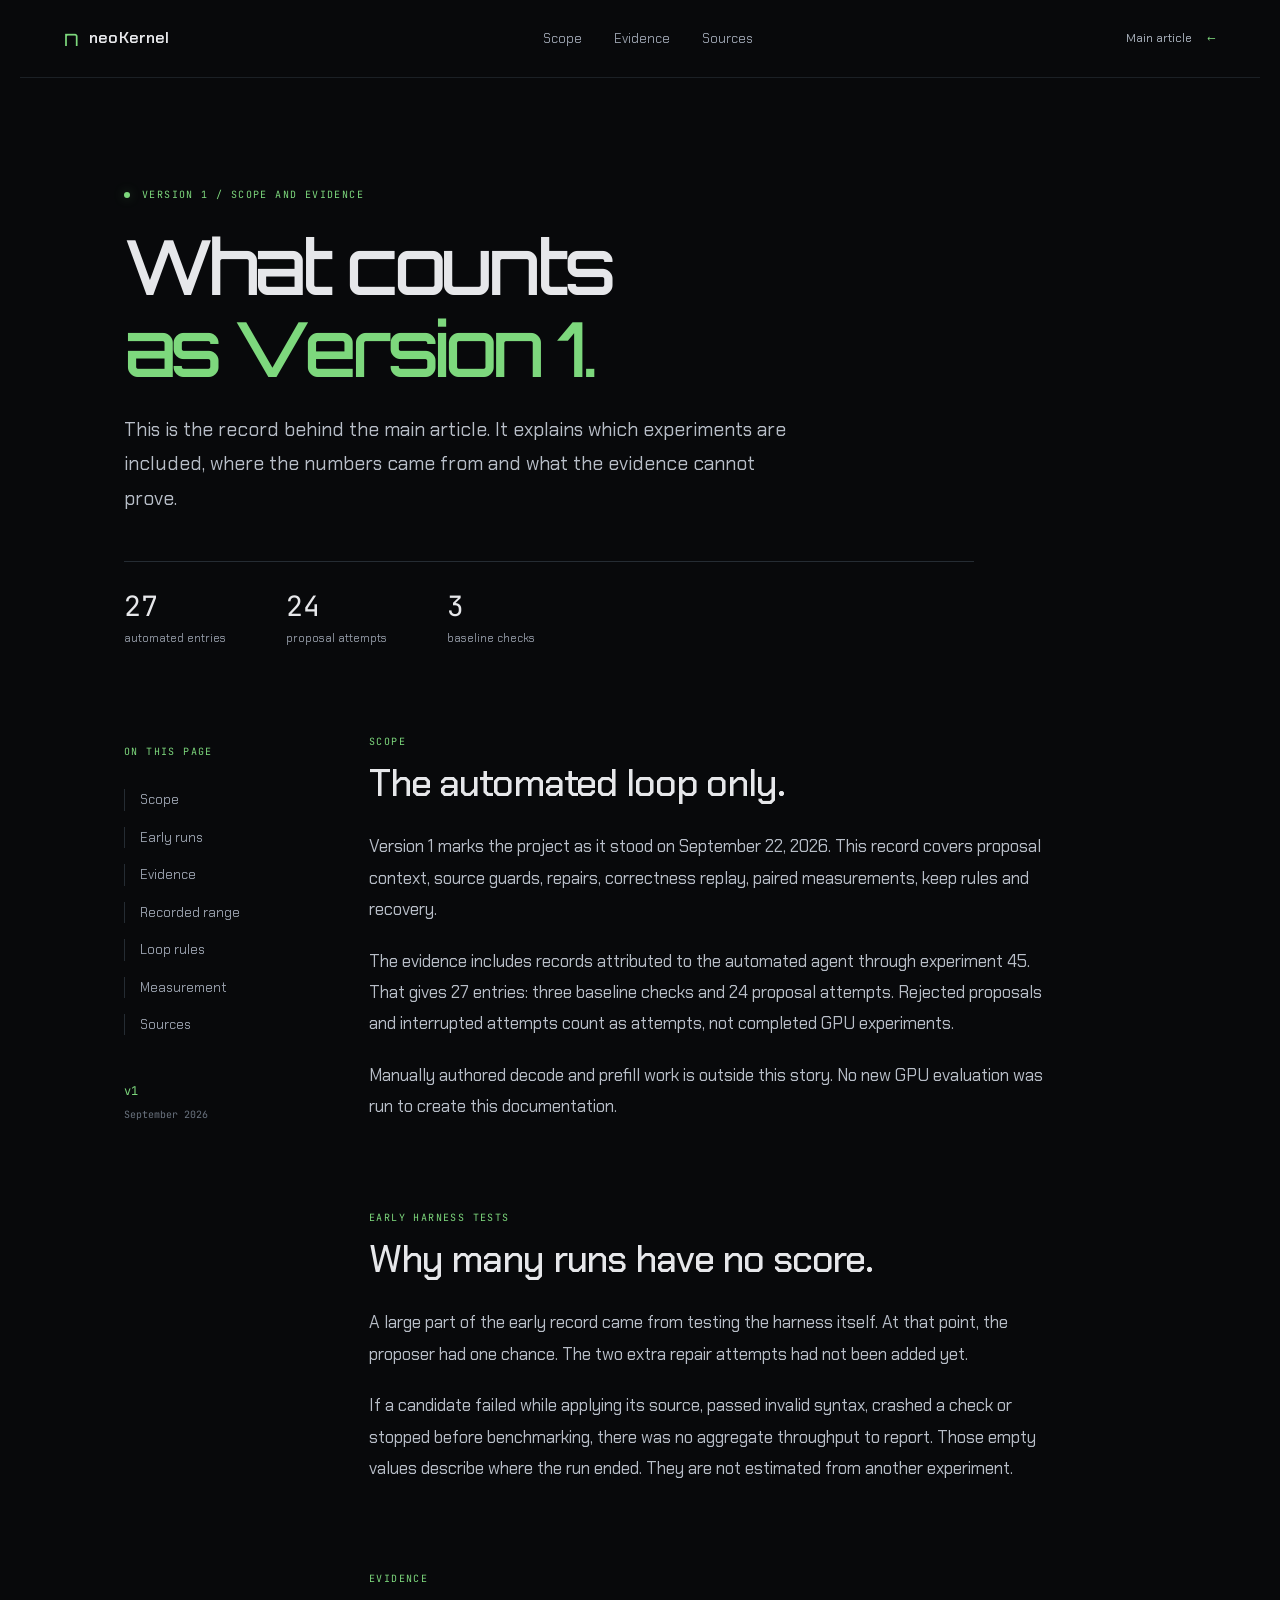
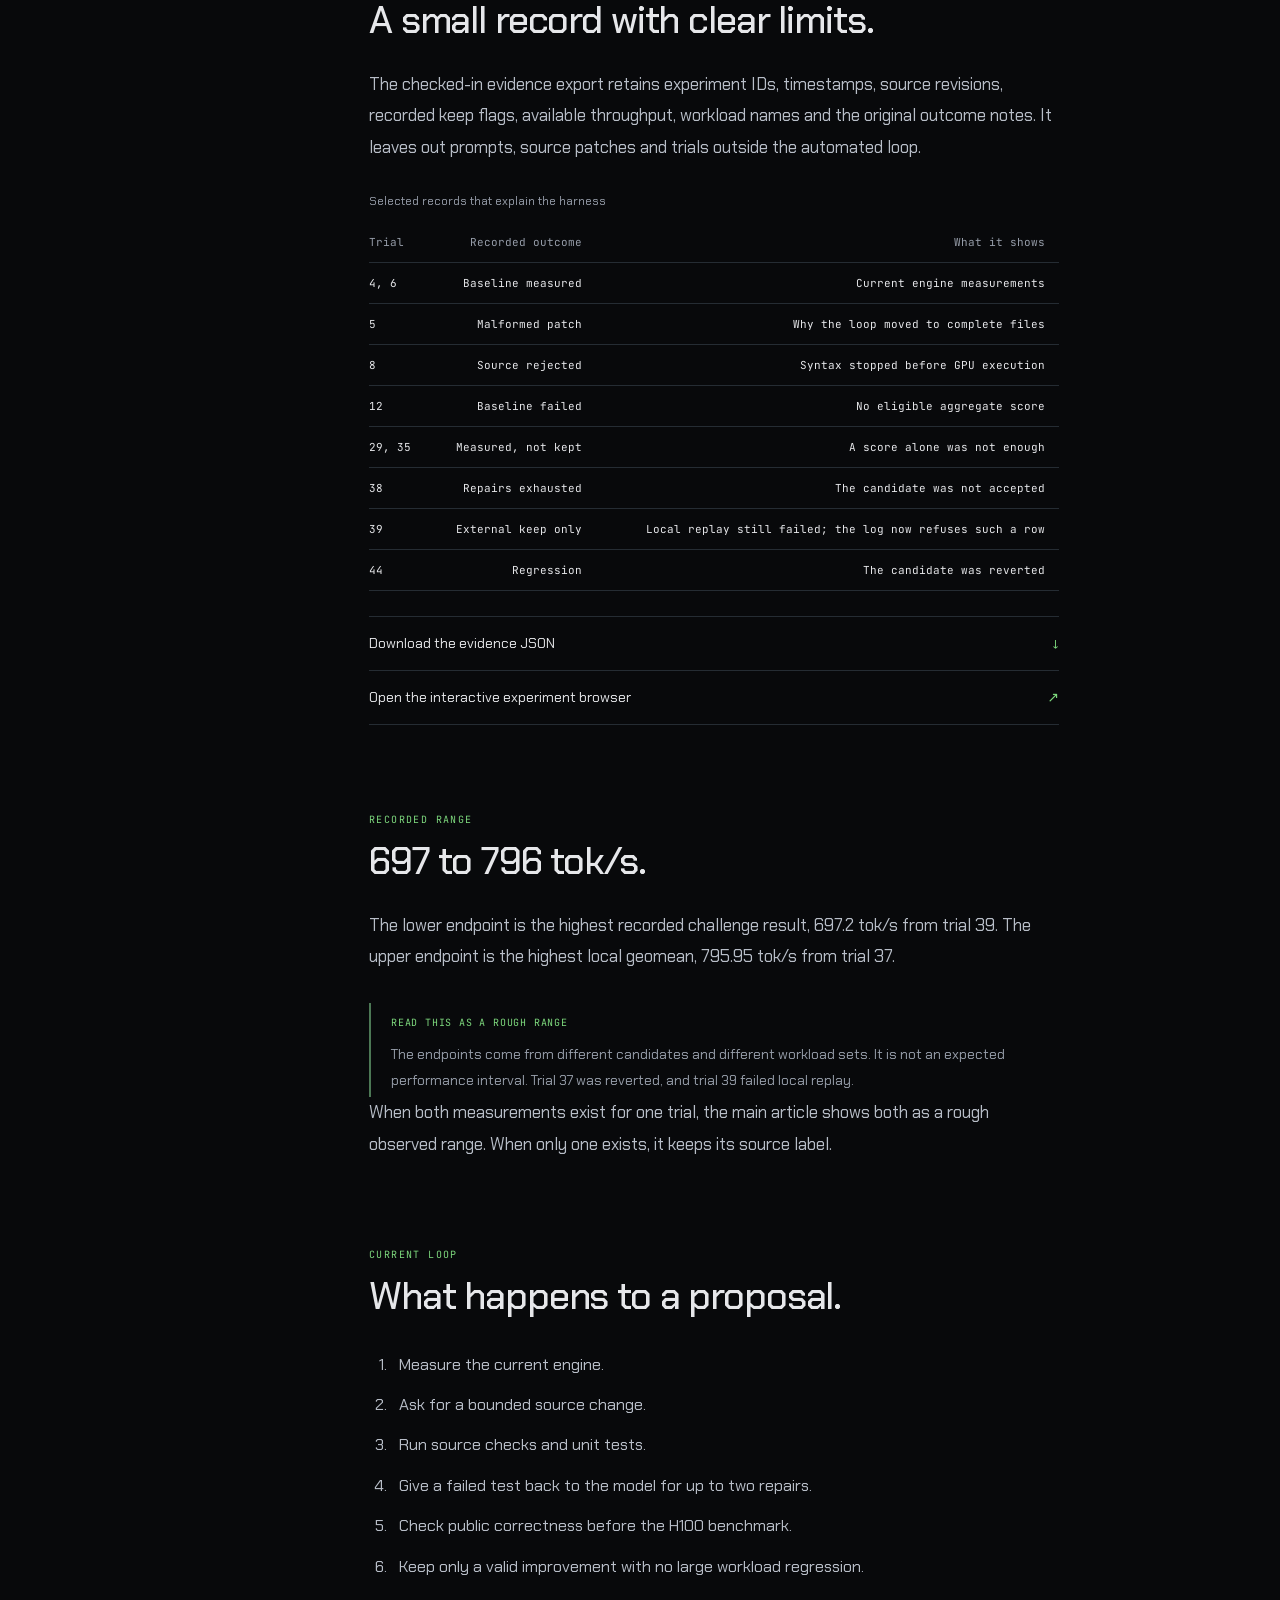
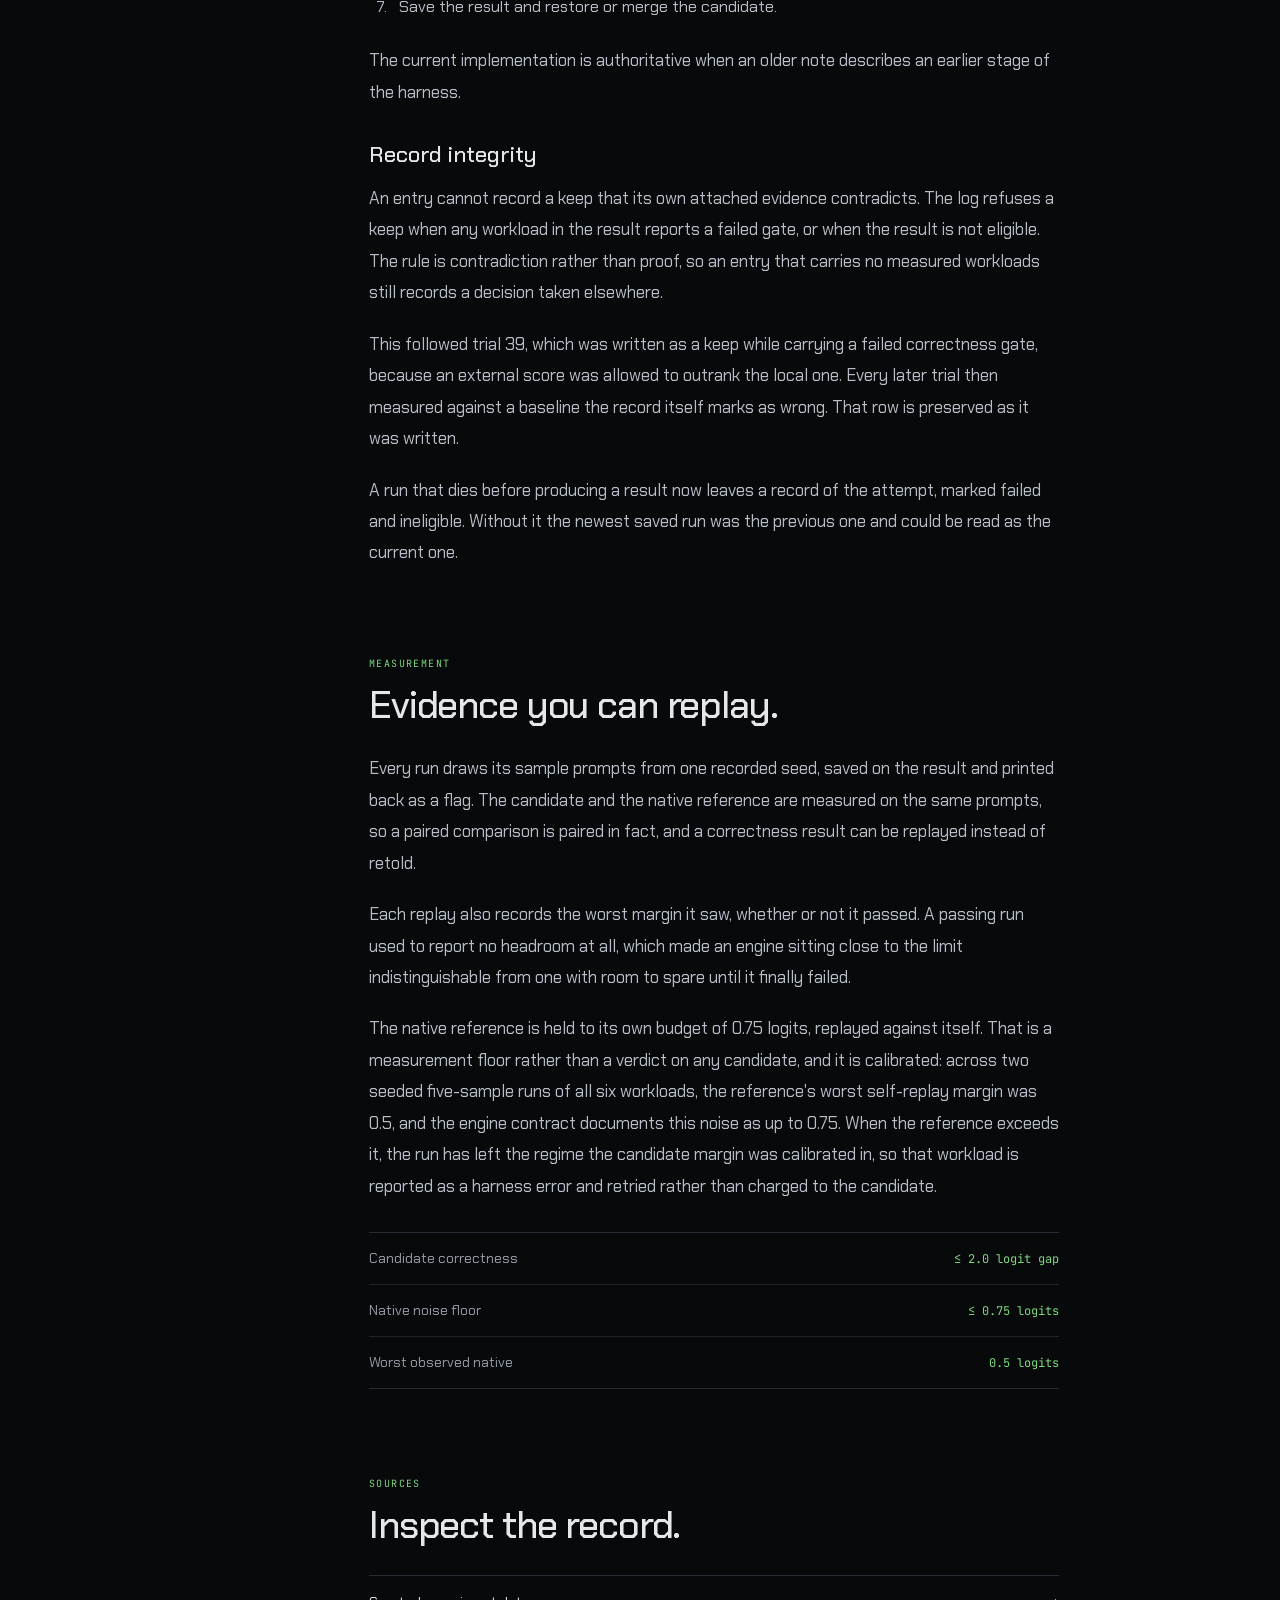
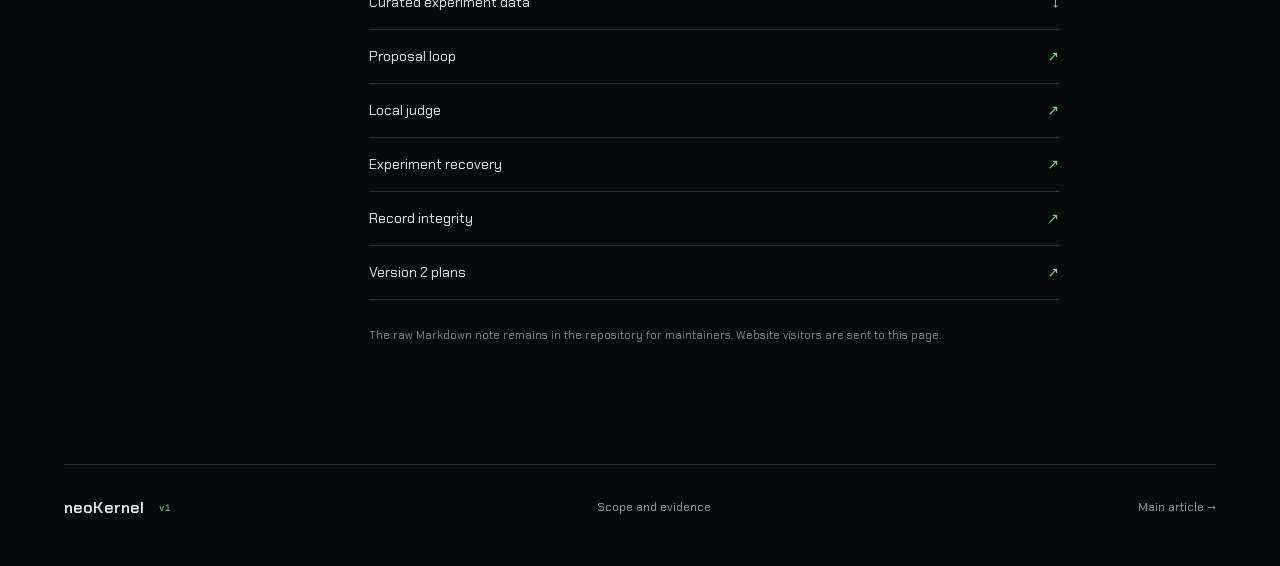
==== commit 03085ca8: "docs: align run guide and source links" ====
--- a/docs/v1.html
+++ b/docs/v1.html
@@ -79,7 +79,7 @@
 </section>
 <section id="sources" class="prose">
 <div class="eyebrow">SOURCES</div><h2>Inspect the record.</h2>
-<div class="source-links"><a href="v1-evidence.json">Curated experiment data <span>↓</span></a><a href="https://github.com/cogniera/neoKernel/blob/aa662a35a155c333b7c8965061d38574db68cfaf/neokernel/loop.py">Proposal loop <span>↗</span></a><a href="https://github.com/cogniera/neoKernel/blob/aa662a35a155c333b7c8965061d38574db68cfaf/neokernel/judge.py">Local judge <span>↗</span></a><a href="https://github.com/cogniera/neoKernel/blob/aa662a35a155c333b7c8965061d38574db68cfaf/neokernel/transaction.py">Experiment recovery <span>↗</span></a><a href="index.html#future">Version 2 plans <span>↗</span></a></div>
+<div class="source-links"><a href="v1-evidence.json">Curated experiment data <span>↓</span></a><a href="https://github.com/cogniera/neoKernel/blob/f48dfcfad6990604f00f99b508fe50769648708c/neokernel/loop.py">Proposal loop <span>↗</span></a><a href="https://github.com/cogniera/neoKernel/blob/f48dfcfad6990604f00f99b508fe50769648708c/neokernel/judge.py">Local judge <span>↗</span></a><a href="https://github.com/cogniera/neoKernel/blob/f48dfcfad6990604f00f99b508fe50769648708c/neokernel/transaction.py">Experiment recovery <span>↗</span></a><a href="https://github.com/cogniera/neoKernel/blob/f48dfcfad6990604f00f99b508fe50769648708c/neokernel/storage.py">Record integrity <span>↗</span></a><a href="index.html#future">Version 2 plans <span>↗</span></a></div>
 <p class="source-line">The raw Markdown note remains in the repository for maintainers. Website visitors are sent to this page.</p>
 </section>
 </article>
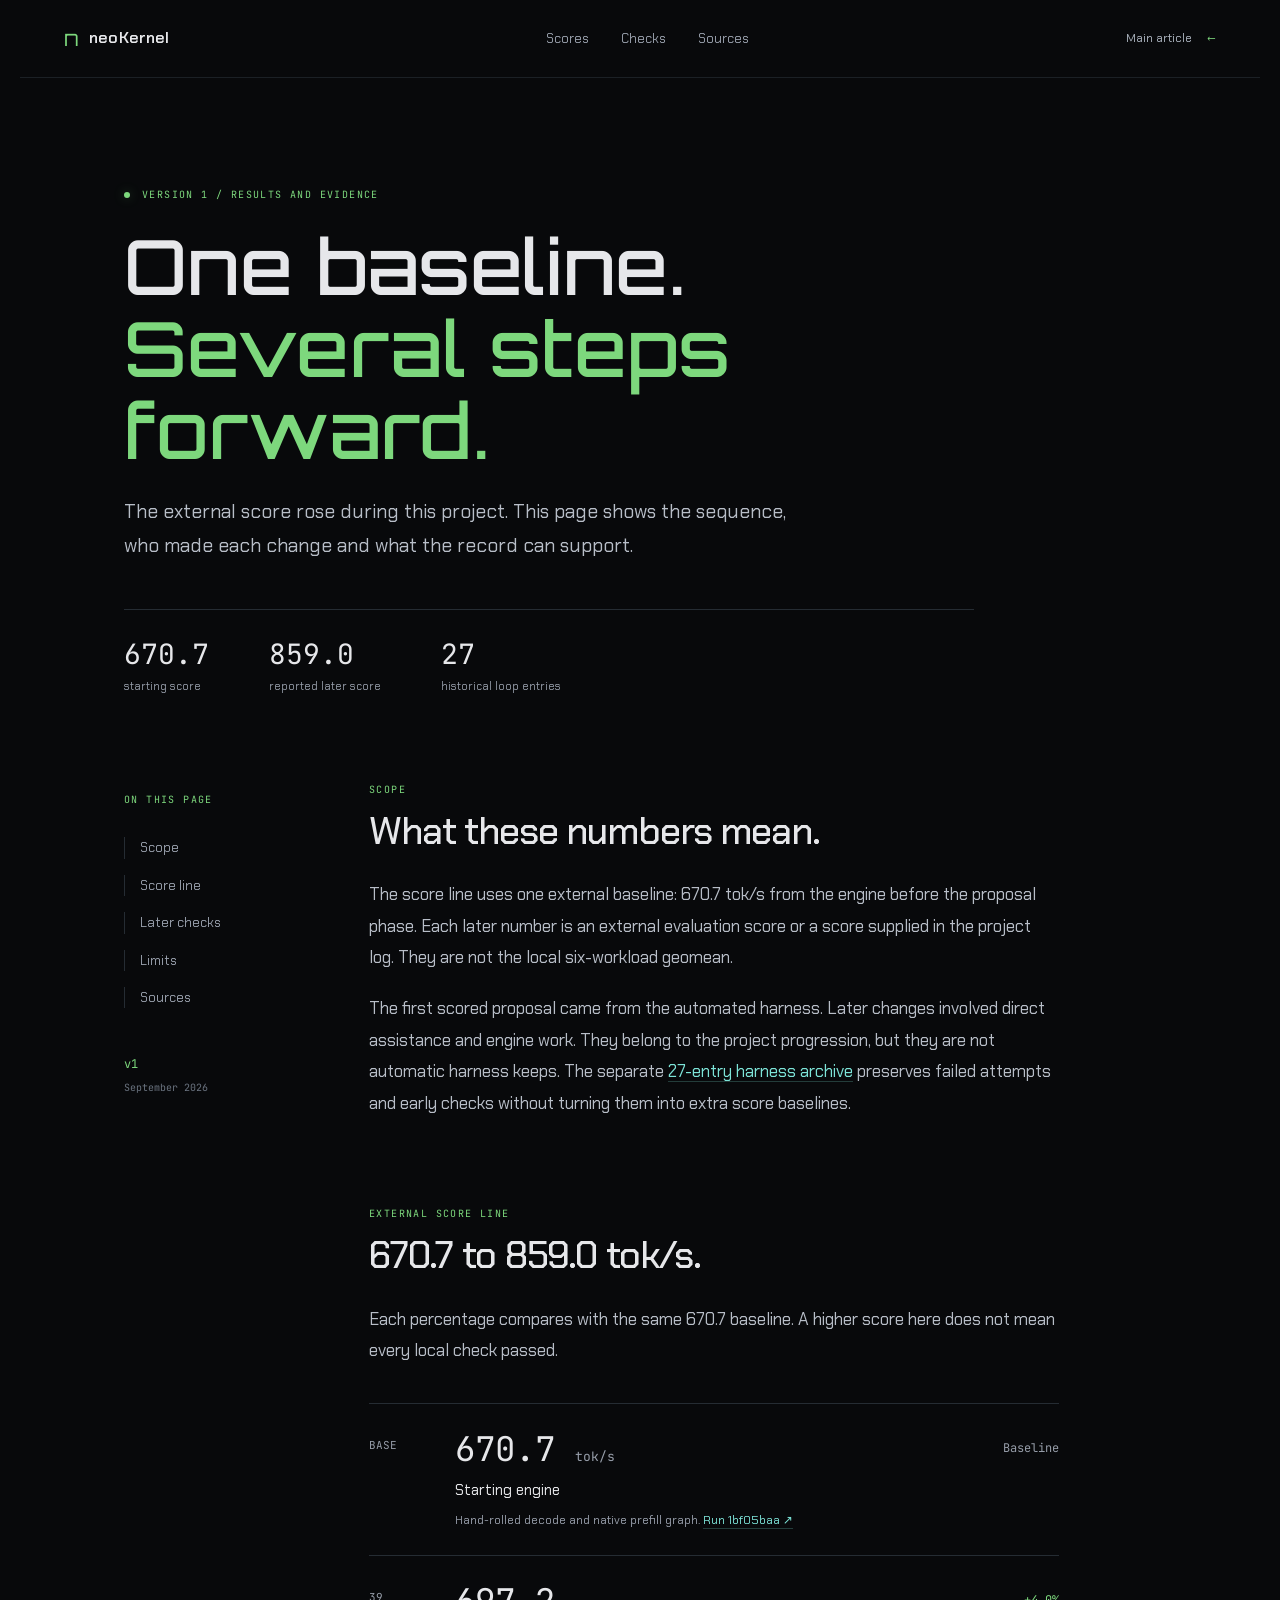
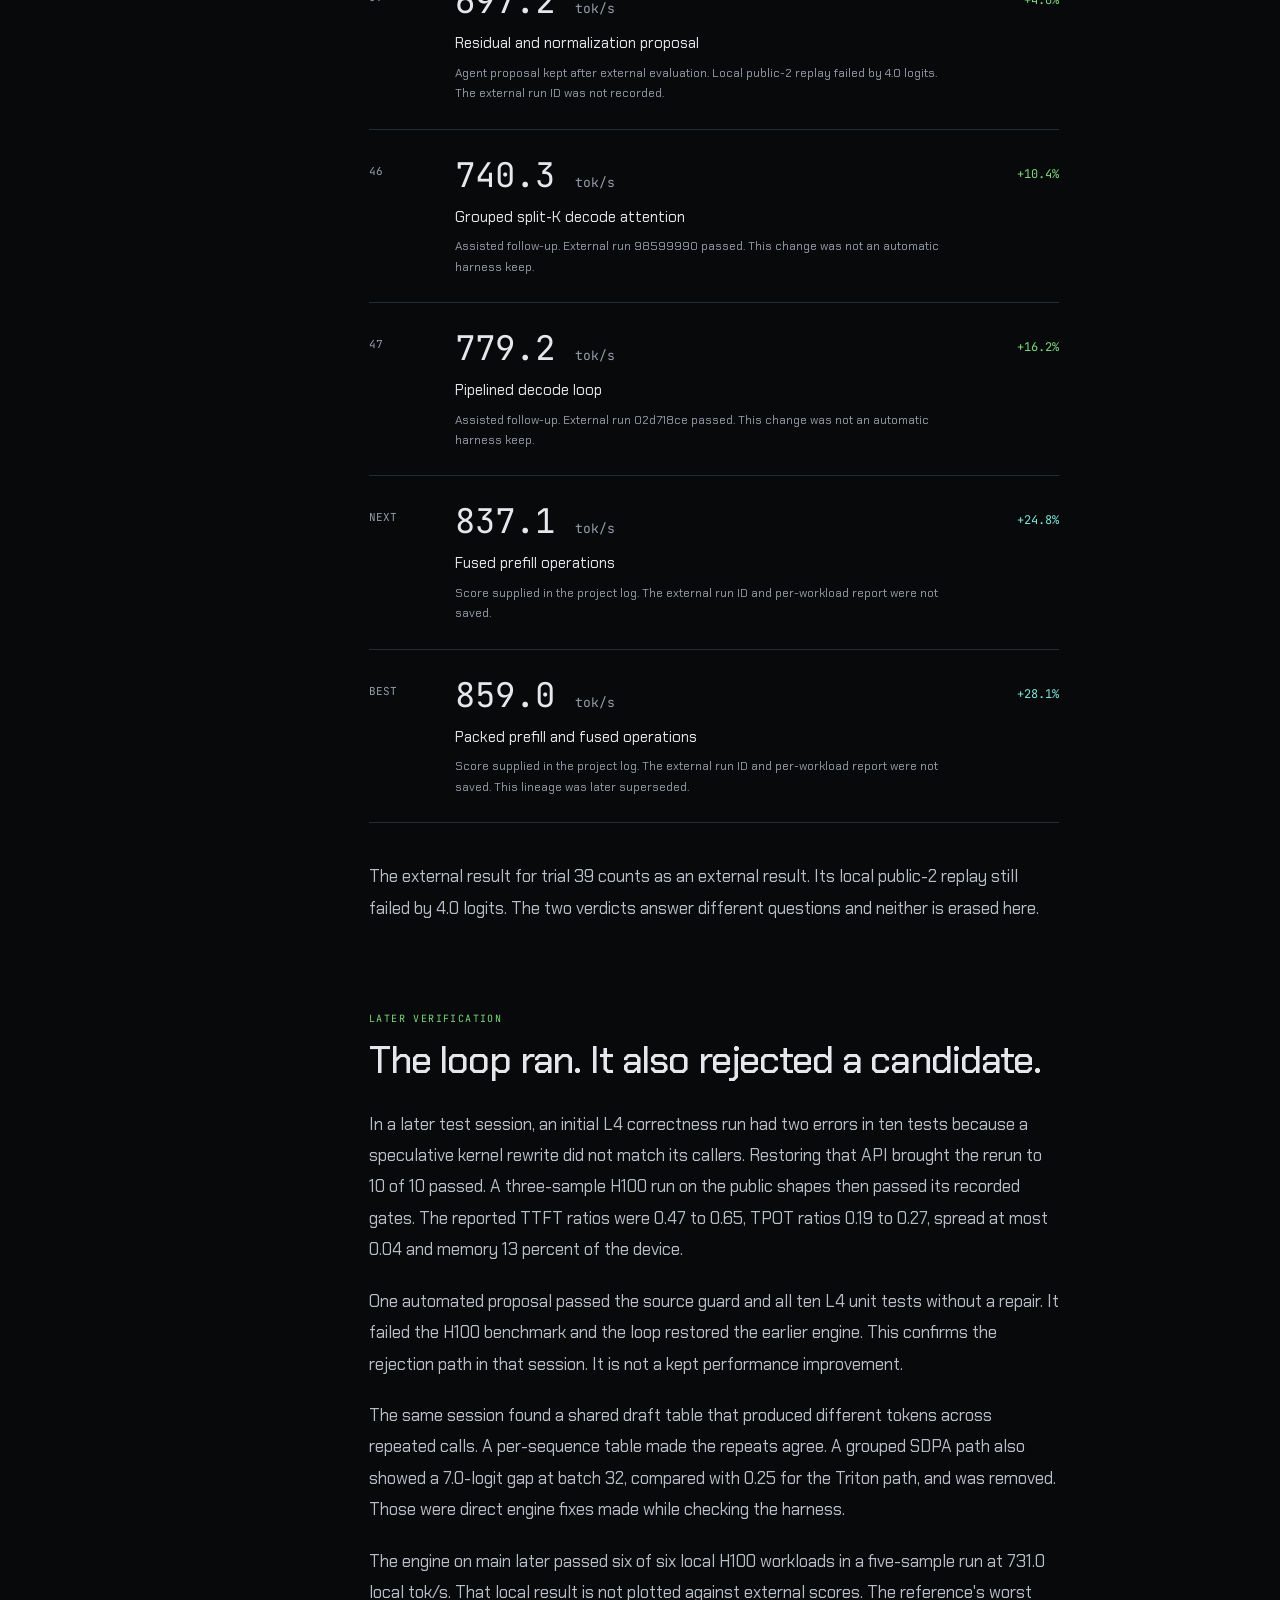
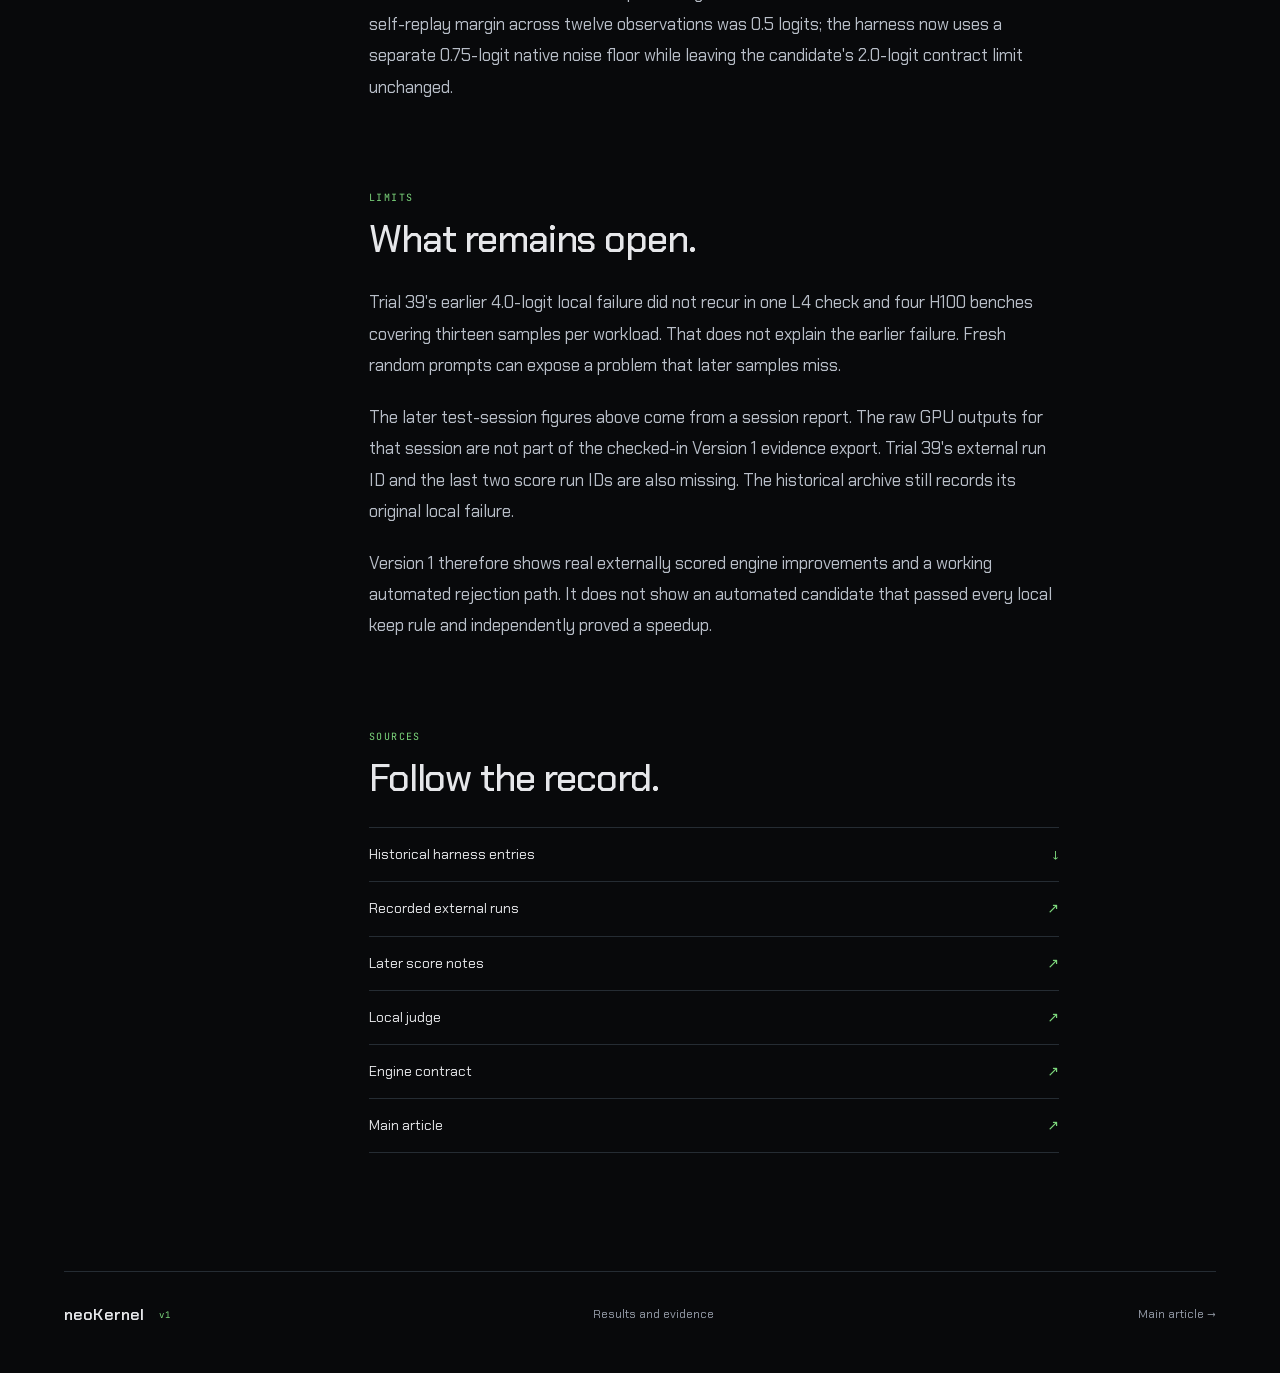
==== commit 1104083a: "docs: show V1 score progression" ====
--- a/docs/v1.html
+++ b/docs/v1.html
@@ -3,9 +3,9 @@
 <head>
 <meta charset="utf-8">
 <meta name="viewport" content="width=device-width, initial-scale=1">
-<meta name="description" content="Scope, evidence and provenance for neoKernel Version 1.">
+<meta name="description" content="The score progression, harness checks and evidence limits for neoKernel Version 1.">
 <meta name="theme-color" content="#08090b">
-<title>neoKernel · Version 1 evidence</title>
+<title>neoKernel · Version 1 results</title>
 <link rel="icon" href="data:image/svg+xml,%3Csvg xmlns='http://www.w3.org/2000/svg' viewBox='0 0 32 32'%3E%3Crect width='32' height='32' rx='6' fill='%2308090b'/%3E%3Cpath d='M7 24V8h5l8 11V8h5v16h-5L12 13v11z' fill='%237dd87d'/%3E%3C/svg%3E">
 <link rel="preconnect" href="https://fonts.googleapis.com">
 <link rel="preconnect" href="https://fonts.gstatic.com" crossorigin>
@@ -13,78 +13,57 @@
 <link rel="stylesheet" href="style.css">
 </head>
 <body>
-<a class="skip" href="#scope">Skip to evidence</a>
+<a class="skip" href="#scope">Skip to results</a>
 <header class="site-header">
 <a class="wordmark" href="index.html"><span class="brand-icon" aria-hidden="true">n</span> neoKernel</a>
-<nav aria-label="Evidence navigation"><a href="#scope">Scope</a><a href="#evidence">Evidence</a><a href="#sources">Sources</a></nav>
+<nav aria-label="Results navigation"><a href="#scores">Scores</a><a href="#checks">Checks</a><a href="#sources">Sources</a></nav>
 <a class="author" href="index.html">Main article <span aria-hidden="true">←</span></a>
 </header>
 <main class="evidence-page">
 <header class="evidence-hero">
-<div class="eyebrow"><span class="status-dot"></span> VERSION 1 / SCOPE AND EVIDENCE</div>
-<h1>What counts<br><span>as Version 1.</span></h1>
-<p>This is the record behind the main article. It explains which experiments are included, where the numbers came from and what the evidence cannot prove.</p>
-<div class="evidence-meta"><span>27 <small>automated entries</small></span><span>24 <small>proposal attempts</small></span><span>3 <small>baseline checks</small></span></div>
+<div class="eyebrow"><span class="status-dot"></span> VERSION 1 / RESULTS AND EVIDENCE</div>
+<h1>One baseline.<br><span>Several steps forward.</span></h1>
+<p>The external score rose during this project. This page shows the sequence, who made each change and what the record can support.</p>
+<div class="evidence-meta"><span>670.7 <small>starting score</small></span><span>859.0 <small>reported later score</small></span><span>27 <small>historical loop entries</small></span></div>
 </header>
 <div class="article-layout evidence-layout">
-<aside class="contents"><span class="eyebrow">ON THIS PAGE</span><nav aria-label="Page sections"><a href="#scope">Scope</a><a href="#early-runs">Early runs</a><a href="#evidence">Evidence</a><a href="#range">Recorded range</a><a href="#loop">Loop rules</a><a href="#measurement">Measurement</a><a href="#sources">Sources</a></nav><div class="version-note">v1<br><span>September 2026</span></div></aside>
+<aside class="contents"><span class="eyebrow">ON THIS PAGE</span><nav aria-label="Page sections"><a href="#scope">Scope</a><a href="#scores">Score line</a><a href="#checks">Later checks</a><a href="#limits">Limits</a><a href="#sources">Sources</a></nav><div class="version-note">v1<br><span>September 2026</span></div></aside>
 <article>
 <section id="scope" class="prose">
-<div class="eyebrow">SCOPE</div><h2>The automated loop only.</h2>
-<p>Version 1 marks the project as it stood on September 22, 2026. This record covers proposal context, source guards, repairs, correctness replay, paired measurements, keep rules and recovery.</p>
-<p>The evidence includes records attributed to the automated agent through experiment 45. That gives 27 entries: three baseline checks and 24 proposal attempts. Rejected proposals and interrupted attempts count as attempts, not completed GPU experiments.</p>
-<p>Manually authored decode and prefill work is outside this story. No new GPU evaluation was run to create this documentation.</p>
+<div class="eyebrow">SCOPE</div><h2>What these numbers mean.</h2>
+<p>The score line uses one external baseline: 670.7 tok/s from the engine before the proposal phase. Each later number is an external evaluation score or a score supplied in the project log. They are not the local six-workload geomean.</p>
+<p>The first scored proposal came from the automated harness. Later changes involved direct assistance and engine work. They belong to the project progression, but they are not automatic harness keeps. The separate <a href="v1-evidence.json">27-entry harness archive</a> preserves failed attempts and early checks without turning them into extra score baselines.</p>
 </section>
-<section id="early-runs" class="prose">
-<div class="eyebrow">EARLY HARNESS TESTS</div><h2>Why many runs have no score.</h2>
-<p>A large part of the early record came from testing the harness itself. At that point, the proposer had one chance. The two extra repair attempts had not been added yet.</p>
-<p>If a candidate failed while applying its source, passed invalid syntax, crashed a check or stopped before benchmarking, there was no aggregate throughput to report. Those empty values describe where the run ended. They are not estimated from another experiment.</p>
+<section id="scores" class="prose">
+<div class="eyebrow">EXTERNAL SCORE LINE</div><h2>670.7 to 859.0 tok/s.</h2>
+<p>Each percentage compares with the same 670.7 baseline. A higher score here does not mean every local check passed.</p>
+<div class="score-list" aria-label="External evaluation score progression">
+<div class="score-row score-baseline"><div class="score-order">BASE</div><div class="score-story"><strong>670.7 <small>tok/s</small></strong><span>Starting engine</span><p>Hand-rolled decode and native prefill graph. <a href="https://htn.dryft.ai/bench/deployments/98805282-8421-40de-a946-d490a7d9a1e7">Run 1bf05baa ↗</a></p></div><div class="score-gain">Baseline</div></div>
+<div class="score-row"><div class="score-order">39</div><div class="score-story"><strong>697.2 <small>tok/s</small></strong><span>Residual and normalization proposal</span><p>Agent proposal kept after external evaluation. Local public-2 replay failed by 4.0 logits. The external run ID was not recorded.</p></div><div class="score-gain">+4.0%</div></div>
+<div class="score-row"><div class="score-order">46</div><div class="score-story"><strong>740.3 <small>tok/s</small></strong><span>Grouped split-K decode attention</span><p>Assisted follow-up. External run 98599990 passed. This change was not an automatic harness keep.</p></div><div class="score-gain">+10.4%</div></div>
+<div class="score-row"><div class="score-order">47</div><div class="score-story"><strong>779.2 <small>tok/s</small></strong><span>Pipelined decode loop</span><p>Assisted follow-up. External run 02d718ce passed. This change was not an automatic harness keep.</p></div><div class="score-gain">+16.2%</div></div>
+<div class="score-row score-reported"><div class="score-order">NEXT</div><div class="score-story"><strong>837.1 <small>tok/s</small></strong><span>Fused prefill operations</span><p>Score supplied in the project log. The external run ID and per-workload report were not saved.</p></div><div class="score-gain">+24.8%</div></div>
+<div class="score-row score-reported"><div class="score-order">BEST</div><div class="score-story"><strong>859.0 <small>tok/s</small></strong><span>Packed prefill and fused operations</span><p>Score supplied in the project log. The external run ID and per-workload report were not saved. This lineage was later superseded.</p></div><div class="score-gain">+28.1%</div></div>
+</div>
+<p>The external result for trial 39 counts as an external result. Its local public-2 replay still failed by 4.0 logits. The two verdicts answer different questions and neither is erased here.</p>
 </section>
-<section id="evidence" class="prose">
-<div class="eyebrow">EVIDENCE</div><h2>A small record with clear limits.</h2>
-<p>The checked-in evidence export retains experiment IDs, timestamps, source revisions, recorded keep flags, available throughput, workload names and the original outcome notes. It leaves out prompts, source patches and trials outside the automated loop.</p>
-<div class="table-wrap"><table><caption>Selected records that explain the harness</caption><thead><tr><th>Trial</th><th>Recorded outcome</th><th>What it shows</th></tr></thead><tbody>
-<tr><td>4, 6</td><td>Baseline measured</td><td>Current engine measurements</td></tr>
-<tr><td>5</td><td>Malformed patch</td><td>Why the loop moved to complete files</td></tr>
-<tr><td>8</td><td>Source rejected</td><td>Syntax stopped before GPU execution</td></tr>
-<tr><td>12</td><td>Baseline failed</td><td>No eligible aggregate score</td></tr>
-<tr><td>29, 35</td><td>Measured, not kept</td><td>A score alone was not enough</td></tr>
-<tr><td>38</td><td>Repairs exhausted</td><td>The candidate was not accepted</td></tr>
-<tr><td>39</td><td>External keep only</td><td>Local replay still failed; the log now refuses such a row</td></tr>
-<tr><td>44</td><td>Regression</td><td>The candidate was reverted</td></tr>
-</tbody></table></div>
-<div class="source-links"><a href="v1-evidence.json">Download the evidence JSON <span>↓</span></a><a href="index.html#evidence">Open the interactive experiment browser <span>↗</span></a></div>
+<section id="checks" class="prose">
+<div class="eyebrow">LATER VERIFICATION</div><h2>The loop ran. It also rejected a candidate.</h2>
+<p>In a later test session, an initial L4 correctness run had two errors in ten tests because a speculative kernel rewrite did not match its callers. Restoring that API brought the rerun to 10 of 10 passed. A three-sample H100 run on the public shapes then passed its recorded gates. The reported TTFT ratios were 0.47 to 0.65, TPOT ratios 0.19 to 0.27, spread at most 0.04 and memory 13 percent of the device.</p>
+<p>One automated proposal passed the source guard and all ten L4 unit tests without a repair. It failed the H100 benchmark and the loop restored the earlier engine. This confirms the rejection path in that session. It is not a kept performance improvement.</p>
+<p>The same session found a shared draft table that produced different tokens across repeated calls. A per-sequence table made the repeats agree. A grouped SDPA path also showed a 7.0-logit gap at batch 32, compared with 0.25 for the Triton path, and was removed. Those were direct engine fixes made while checking the harness.</p>
+<p>The engine on main later passed six of six local H100 workloads in a five-sample run at 731.0 local tok/s. That local result is not plotted against external scores. The reference's worst self-replay margin across twelve observations was 0.5 logits; the harness now uses a separate 0.75-logit native noise floor while leaving the candidate's 2.0-logit contract limit unchanged.</p>
 </section>
-<section id="range" class="prose">
-<div class="eyebrow">RECORDED RANGE</div><h2>697 to 796 tok/s.</h2>
-<p>The lower endpoint is the highest recorded challenge result, 697.2 tok/s from trial 39. The upper endpoint is the highest local geomean, 795.95 tok/s from trial 37.</p>
-<div class="scope-note"><span>Read this as a rough range</span><p>The endpoints come from different candidates and different workload sets. It is not an expected performance interval. Trial 37 was reverted, and trial 39 failed local replay.</p></div>
-<p>When both measurements exist for one trial, the main article shows both as a rough observed range. When only one exists, it keeps its source label.</p>
-</section>
-<section id="loop" class="prose">
-<div class="eyebrow">CURRENT LOOP</div><h2>What happens to a proposal.</h2>
-<ol class="evidence-steps"><li>Measure the current engine.</li><li>Ask for a bounded source change.</li><li>Run source checks and unit tests.</li><li>Give a failed test back to the model for up to two repairs.</li><li>Check public correctness before the H100 benchmark.</li><li>Keep only a valid improvement with no large workload regression.</li><li>Save the result and restore or merge the candidate.</li></ol>
-<p>The current implementation is authoritative when an older note describes an earlier stage of the harness.</p>
-<h3>Record integrity</h3>
-<p>An entry cannot record a keep that its own attached evidence contradicts. The log refuses a keep when any workload in the result reports a failed gate, or when the result is not eligible. The rule is contradiction rather than proof, so an entry that carries no measured workloads still records a decision taken elsewhere.</p>
-<p>This followed trial 39, which was written as a keep while carrying a failed correctness gate, because an external score was allowed to outrank the local one. Every later trial then measured against a baseline the record itself marks as wrong. That row is preserved as it was written.</p>
-<p>A run that dies before producing a result now leaves a record of the attempt, marked failed and ineligible. Without it the newest saved run was the previous one and could be read as the current one.</p>
-</section>
-<section id="measurement" class="prose">
-<div class="eyebrow">MEASUREMENT</div><h2>Evidence you can replay.</h2>
-<p>Every run draws its sample prompts from one recorded seed, saved on the result and printed back as a flag. The candidate and the native reference are measured on the same prompts, so a paired comparison is paired in fact, and a correctness result can be replayed instead of retold.</p>
-<p>Each replay also records the worst margin it saw, whether or not it passed. A passing run used to report no headroom at all, which made an engine sitting close to the limit indistinguishable from one with room to spare until it finally failed.</p>
-<p>The native reference is held to its own budget of 0.75 logits, replayed against itself. That is a measurement floor rather than a verdict on any candidate, and it is calibrated: across two seeded five-sample runs of all six workloads, the reference's worst self-replay margin was 0.5, and the engine contract documents this noise as up to 0.75. When the reference exceeds it, the run has left the regime the candidate margin was calibrated in, so that workload is reported as a harness error and retried rather than charged to the candidate.</p>
-<div class="rules"><div><span>Candidate correctness</span><strong>&le; 2.0 logit gap</strong></div><div><span>Native noise floor</span><strong>&le; 0.75 logits</strong></div><div><span>Worst observed native</span><strong>0.5 logits</strong></div></div>
+<section id="limits" class="prose">
+<div class="eyebrow">LIMITS</div><h2>What remains open.</h2>
+<p>Trial 39's earlier 4.0-logit local failure did not recur in one L4 check and four H100 benches covering thirteen samples per workload. That does not explain the earlier failure. Fresh random prompts can expose a problem that later samples miss.</p>
+<p>The later test-session figures above come from a session report. The raw GPU outputs for that session are not part of the checked-in Version 1 evidence export. Trial 39's external run ID and the last two score run IDs are also missing. The historical archive still records its original local failure.</p>
+<p>Version 1 therefore shows real externally scored engine improvements and a working automated rejection path. It does not show an automated candidate that passed every local keep rule and independently proved a speedup.</p>
 </section>
 <section id="sources" class="prose">
-<div class="eyebrow">SOURCES</div><h2>Inspect the record.</h2>
-<div class="source-links"><a href="v1-evidence.json">Curated experiment data <span>↓</span></a><a href="https://github.com/cogniera/neoKernel/blob/f48dfcfad6990604f00f99b508fe50769648708c/neokernel/loop.py">Proposal loop <span>↗</span></a><a href="https://github.com/cogniera/neoKernel/blob/f48dfcfad6990604f00f99b508fe50769648708c/neokernel/judge.py">Local judge <span>↗</span></a><a href="https://github.com/cogniera/neoKernel/blob/f48dfcfad6990604f00f99b508fe50769648708c/neokernel/transaction.py">Experiment recovery <span>↗</span></a><a href="https://github.com/cogniera/neoKernel/blob/f48dfcfad6990604f00f99b508fe50769648708c/neokernel/storage.py">Record integrity <span>↗</span></a><a href="index.html#future">Version 2 plans <span>↗</span></a></div>
-<p class="source-line">The raw Markdown note remains in the repository for maintainers. Website visitors are sent to this page.</p>
+<div class="eyebrow">SOURCES</div><h2>Follow the record.</h2>
+<div class="source-links"><a href="v1-evidence.json">Historical harness entries <span>↓</span></a><a href="https://github.com/cogniera/neoKernel/blob/main/neokernel/results/dryft_runs.json">Recorded external runs <span>↗</span></a><a href="https://github.com/cogniera/neoKernel/blob/main/docs/NEXT_MODEL_HANDOFF.md">Later score notes <span>↗</span></a><a href="https://github.com/cogniera/neoKernel/blob/f48dfcfad6990604f00f99b508fe50769648708c/neokernel/judge.py">Local judge <span>↗</span></a><a href="https://github.com/cogniera/neoKernel/blob/main/QWEN_ENGINE_CONTRACT.md">Engine contract <span>↗</span></a><a href="index.html">Main article <span>↗</span></a></div>
 </section>
-</article>
-</div>
-</main>
-<footer><a class="wordmark" href="index.html">neoKernel <span>v1</span></a><span>Scope and evidence</span><a href="index.html">Main article →</a></footer>
-</body>
-</html>
+</article></div></main>
+<footer><a class="wordmark" href="index.html">neoKernel <span>v1</span></a><span>Results and evidence</span><a href="index.html">Main article →</a></footer>
+</body></html>
--- a/docs/style.css
+++ b/docs/style.css
@@ -254,9 +254,22 @@
 .peak-summary p{font-size:12px;line-height:1.8;margin-top:10px;color:var(--muted)}
 .trial-metrics{flex-wrap:wrap;row-gap:20px}
 .trial-detail .metric-source{font-size:11px;color:var(--muted)}
-.evidence-page{max-width:1120px}.evidence-hero{max-width:850px;padding:110px 0 80px}.evidence-hero .eyebrow{display:flex;align-items:center;gap:12px}.evidence-hero h1{font:500 clamp(45px,7vw,76px)/1.08 'Orbitron',sans-serif;letter-spacing:-.065em;margin:24px 0}.evidence-hero h1 span{color:var(--green)}.evidence-hero>p{max-width:670px;font-size:19px;line-height:1.8}.evidence-meta{display:flex;gap:60px;margin-top:45px;padding-top:25px;border-top:1px solid var(--line)}.evidence-meta span{font:28px var(--mono);color:var(--ink)}.evidence-meta small{display:block;margin-top:7px;font:11px var(--body);color:var(--muted)}.evidence-layout{margin-top:10px}.evidence-steps{padding-left:22px;color:#b8bec8}.evidence-steps li{padding:7px 0 7px 8px;font-size:16px}.evidence-page td:nth-child(2){white-space:nowrap}
+.evidence-page{max-width:1120px}.evidence-hero{max-width:850px;padding:110px 0 80px}.evidence-hero .eyebrow{display:flex;align-items:center;gap:12px}.evidence-hero h1{font:500 clamp(45px,7vw,76px)/1.08 'Orbitron',sans-serif;letter-spacing:.005em;margin:24px 0}.evidence-hero h1 span{color:var(--green)}.evidence-hero>p{max-width:670px;font-size:19px;line-height:1.8}.evidence-meta{display:flex;gap:60px;margin-top:45px;padding-top:25px;border-top:1px solid var(--line)}.evidence-meta span{font:28px var(--mono);color:var(--ink)}.evidence-meta small{display:block;margin-top:7px;font:11px var(--body);color:var(--muted)}.evidence-layout{margin-top:10px}.evidence-steps{padding-left:22px;color:#b8bec8}.evidence-steps li{padding:7px 0 7px 8px;font-size:16px}.evidence-page td:nth-child(2){white-space:nowrap}
 @media(max-width:760px){.evidence-page{padding:0 22px}.evidence-hero{padding:75px 0 55px}.evidence-hero h1{font-size:42px}.evidence-hero>p{font-size:16px}.evidence-meta{gap:24px;justify-content:space-between}.evidence-meta span{font-size:22px}.evidence-meta small{font-size:9px}.evidence-page td:nth-child(2){white-space:normal}}
 
 .prose .roadmap-link{font-size:13px;color:var(--muted);margin-top:20px;padding-left:16px;border-left:2px solid var(--line)}
 #future h3{scroll-margin-top:35px}
 .source-links a{gap:18px}.source-links a span{flex-shrink:0}
+
+.score-list{margin:36px 0 38px;border-top:1px solid var(--line)}
+.score-row{display:grid;grid-template-columns:64px minmax(0,1fr) 92px;gap:22px;align-items:start;padding:25px 0;border-bottom:1px solid var(--line)}
+.score-order{padding-top:9px;color:var(--muted);font:11px var(--mono)}
+.score-story strong{display:block;color:var(--ink);font:34px var(--mono);font-weight:400;line-height:1.2}
+.score-story strong small{font-size:13px;color:var(--muted)}
+.score-story>span{display:block;margin-top:9px;color:var(--ink);font-size:15px}
+.score-story p{max-width:640px;margin:7px 0 0;color:var(--muted);font-size:12px;line-height:1.7}
+.score-gain{padding-top:11px;text-align:right;color:var(--green);font:12px var(--mono)}
+.score-baseline .score-gain{color:var(--muted)}
+.score-reported .score-gain{color:var(--cyan)}
+.score-list a{color:var(--green)}
+@media(max-width:760px){.score-row{grid-template-columns:42px minmax(0,1fr);gap:12px;padding:22px 0}.score-order{font-size:9px}.score-story strong{font-size:26px}.score-gain{grid-column:2;text-align:left;padding-top:0}}
